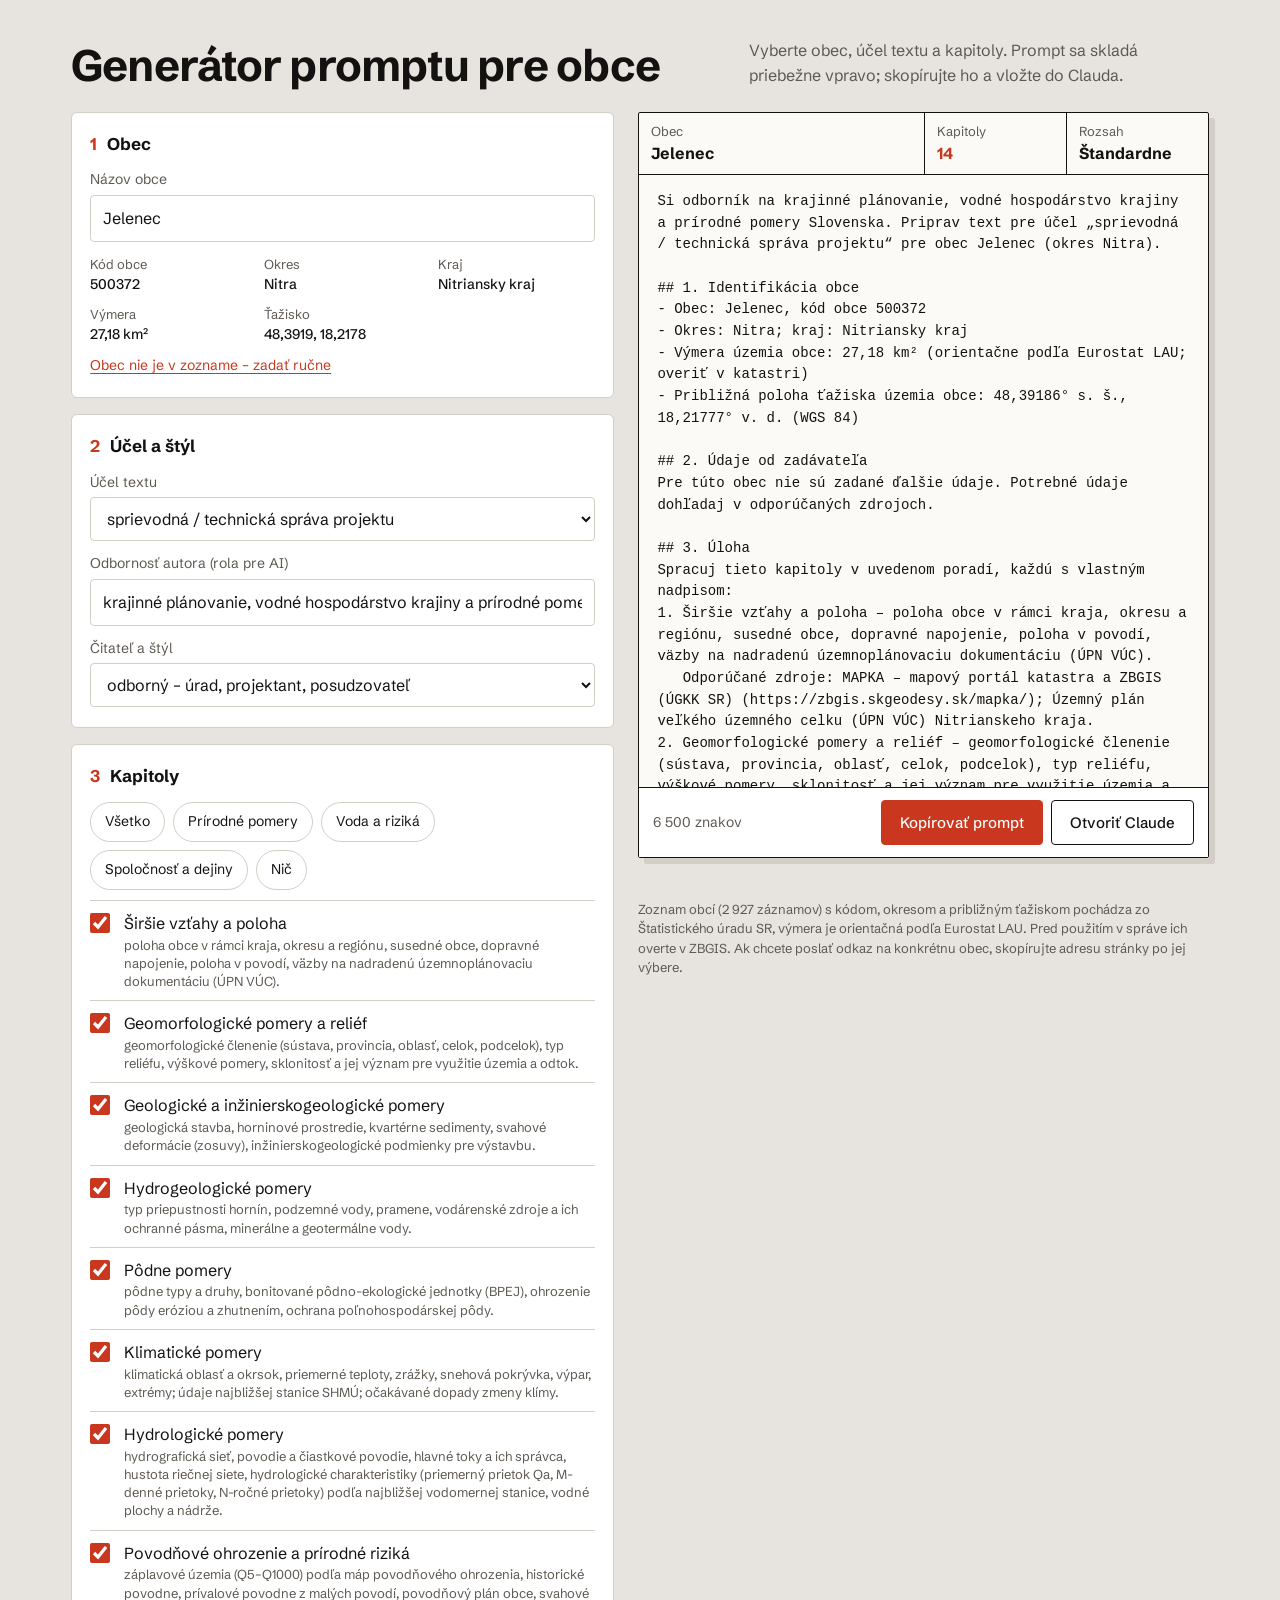
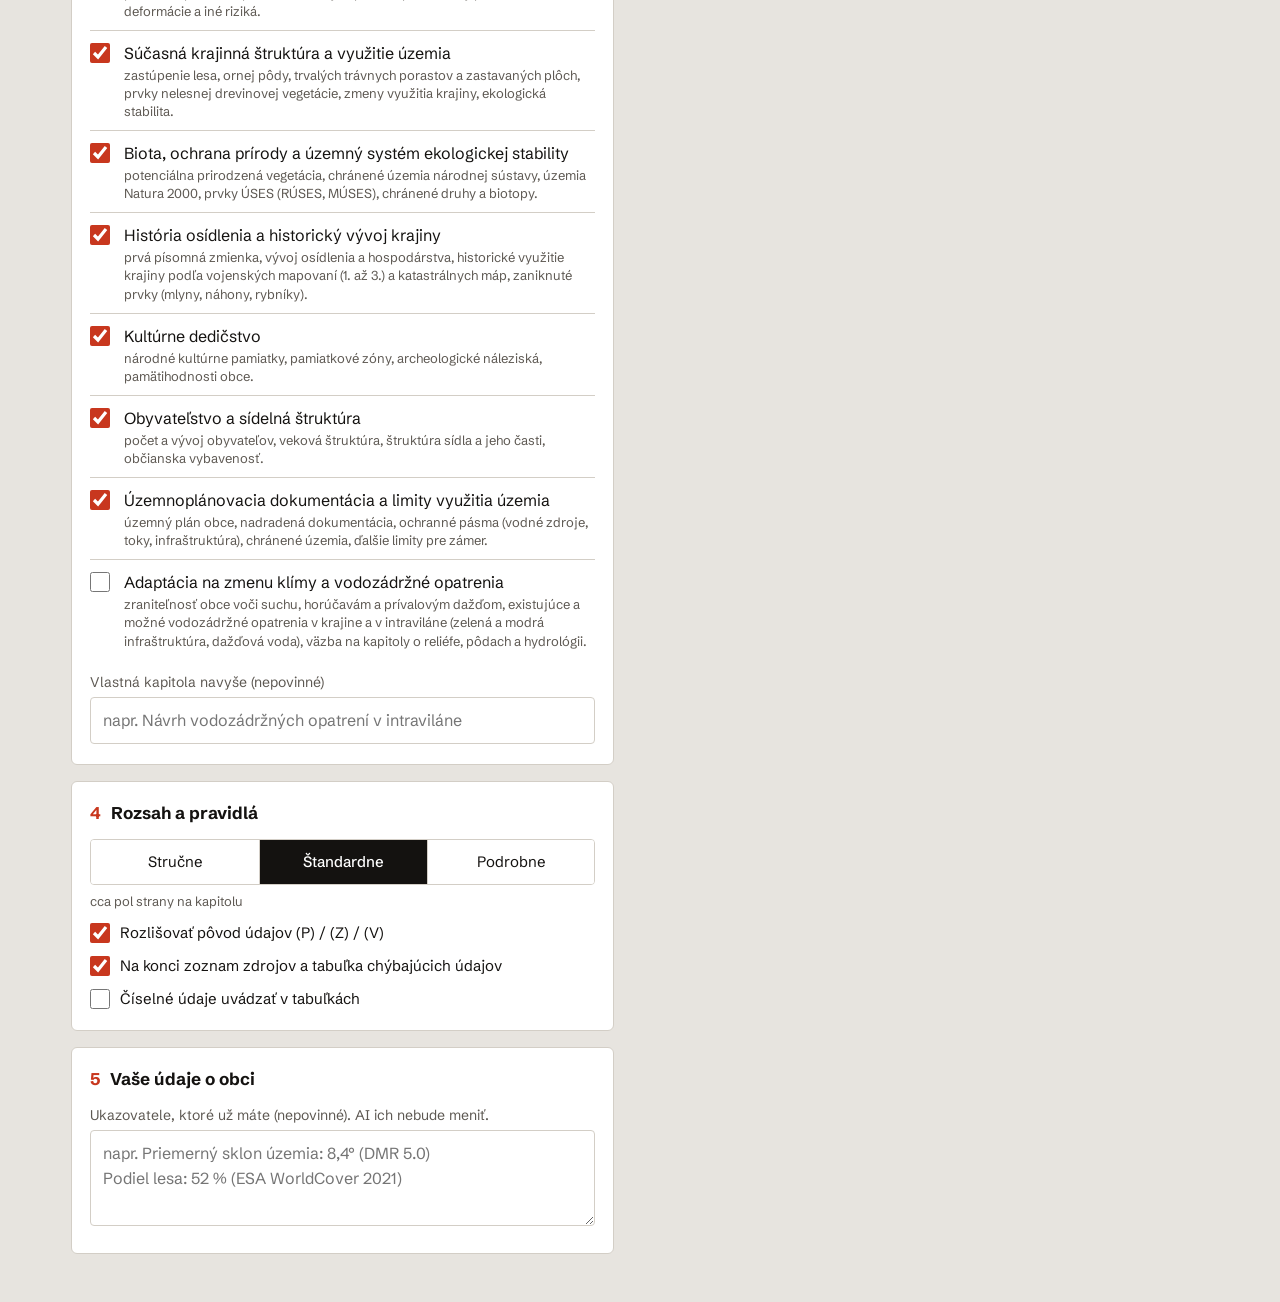
==== docs/generator/index.html @ 851f3935 "Pridať generátor promptu pre obce (docs/generator) Samostatná stránka na skladanie promptu pre texty" ====
<!DOCTYPE html>
<html lang="sk">
<head>
<meta charset="utf-8">
<meta name="viewport" content="width=device-width, initial-scale=1">
<title>Generátor promptu pre obce</title>
<link rel="preconnect" href="https://fonts.googleapis.com">
<link rel="preconnect" href="https://fonts.gstatic.com" crossorigin>
<link href="https://fonts.googleapis.com/css2?family=Schibsted+Grotesk:wght@400;500;700&display=swap" rel="stylesheet">
<style>
/* VOICE work: a tool for planners, calm and exact
   IDEA the zadávací list of a projekt: a ruled form on the left, the finished sheet with its title block on the right
   PICTURE the live prompt drawn as a paper sheet with a title block, updating as you choose
   COLOUR stone ground, white panels, black ink, brick accent; night #171513
   TYPE Schibsted Grotesk 700 + Schibsted Grotesk
   LAYOUT laptop: form column left, sticky sheet right; phone: title, form, sheet with a sticky copy bar */
:root{color-scheme:light dark;--bg:light-dark(#e7e4df,#171513);--panel:light-dark(#ffffff,#221f1c);--ink:light-dark(#141210,#ece8e2);--mute:light-dark(#5d5852,#a59f97);--rule:light-dark(#d3cec6,#3a3530);--acc:light-dark(#c8371e,#ef6a4f);--accbg:light-dark(#f7e3de,#3b221c);--sheet:light-dark(#fbfaf7,#1d1b18)}
:root[data-theme=light]{color-scheme:light}
:root[data-theme=dark]{color-scheme:dark}
*{box-sizing:border-box;min-width:0}
html,body{margin:0}
body{background:var(--bg);color:var(--ink);font:16px/1.55 "Schibsted Grotesk",system-ui,sans-serif;overflow-x:clip}
.wrap{max-width:1240px;margin:0 auto;padding:clamp(20px,3vw,40px) max(4vw,16px) 48px}
header{display:flex;flex-wrap:wrap;align-items:end;justify-content:space-between;gap:12px 32px;margin-bottom:24px}
h1{font-size:clamp(30px,4vw,44px);line-height:1.05;letter-spacing:-.02em;margin:0;text-wrap:balance}
header p{margin:0;color:var(--mute);max-width:46ch}
.grid{display:grid;grid-template-columns:minmax(0,1fr) minmax(0,1.05fr);gap:24px;align-items:start}
.form{display:grid;gap:16px}
.card{background:var(--panel);border:1px solid var(--rule);border-radius:6px;padding:18px 18px 20px}
.card h2{font-size:17px;margin:0 0 12px;display:flex;gap:10px;align-items:baseline}
.card h2 b{color:var(--acc);font-weight:700}
label.l{display:block;font-size:14px;color:var(--mute);margin:12px 0 4px}
input[type=text],select,textarea{width:100%;font:inherit;font-size:16px;color:var(--ink);background:var(--panel);border:1px solid var(--rule);border-radius:4px;padding:10px 12px;min-height:44px}
textarea{min-height:96px;resize:vertical}
input:focus-visible,select:focus-visible,textarea:focus-visible,button:focus-visible,a:focus-visible{outline:2px solid var(--acc);outline-offset:2px}
.search{position:relative}
.sugg{position:absolute;left:0;right:0;top:100%;z-index:5;margin:4px 0 0;padding:4px;list-style:none;background:var(--panel);border:1px solid var(--rule);border-radius:4px;box-shadow:0 8px 20px rgb(0 0 0/.12)}
.sugg li button{all:unset;box-sizing:border-box;display:flex;justify-content:space-between;gap:12px;width:100%;padding:10px;border-radius:3px;cursor:pointer;min-height:44px;align-items:center}
.sugg li button:hover,.sugg li button.on{background:var(--accbg)}
.sugg small{color:var(--mute);white-space:nowrap}
.picked{margin-top:12px;display:grid;grid-template-columns:repeat(auto-fit,minmax(9em,1fr));gap:8px 16px;font-size:14px}
.picked div span{display:block;color:var(--mute);font-size:13px}
.picked div b{font-weight:500;white-space:nowrap}
.manual{display:none;grid-template-columns:minmax(0,1fr) minmax(0,1fr);gap:0 12px}
.manual.on{display:grid}
.linkbtn{all:unset;cursor:pointer;color:var(--acc);font-size:14px;text-decoration:underline;text-underline-offset:3px;margin-top:10px;display:inline-block}
.chips{display:flex;flex-wrap:wrap;gap:8px;margin-bottom:10px}
.chip{font:inherit;font-size:14px;background:transparent;color:var(--ink);border:1px solid var(--rule);border-radius:20px;padding:8px 14px;min-height:40px;cursor:pointer}
.chip:hover{border-color:var(--acc)}
.chk{list-style:none;margin:0;padding:0;display:grid}
.chk li{border-top:1px solid var(--rule)}
.chk label{display:grid;grid-template-columns:24px minmax(0,1fr);gap:10px;padding:10px 0;cursor:pointer;align-items:start}
.chk input{width:20px;height:20px;margin:2px 0 0;accent-color:var(--acc)}
.chk small{display:block;color:var(--mute);font-size:13px;line-height:1.4}
.seg{display:grid;grid-template-columns:repeat(3,minmax(0,1fr));border:1px solid var(--rule);border-radius:4px;overflow:hidden}
.seg button{font:inherit;font-size:15px;background:var(--panel);color:var(--ink);border:0;border-left:1px solid var(--rule);padding:10px 6px;min-height:44px;cursor:pointer}
.seg button:first-child{border-left:0}
.seg button[aria-pressed=true]{background:var(--ink);color:var(--panel);font-weight:500}
.seg+small{display:block;color:var(--mute);font-size:13px;margin-top:6px}
.opt{display:flex;gap:10px;align-items:start;margin-top:10px;font-size:15px;cursor:pointer}
.opt input{width:20px;height:20px;margin:2px 0 0;accent-color:var(--acc);flex:none}
.out{position:sticky;top:16px}
.sheet{background:var(--sheet);border:1px solid var(--ink);border-radius:2px;box-shadow:6px 6px 0 var(--rule)}
.tb{display:grid;grid-template-columns:minmax(0,2fr) minmax(0,1fr) minmax(0,1fr);border-bottom:1px solid var(--ink);font-size:13px}
.tb div{padding:8px 12px;border-left:1px solid var(--ink)}
.tb div:first-child{border-left:0}
.tb span{display:block;color:var(--mute);font-size:13px}
.tb b{display:block;font-size:16px;font-weight:700;white-space:nowrap;overflow:hidden;text-overflow:ellipsis}
.tb .n b{color:var(--acc)}
pre{margin:0;padding:16px 18px;max-height:min(68vh,760px);overflow:auto;white-space:pre-wrap;overflow-wrap:anywhere;font:14px/1.55 ui-monospace,"SF Mono",Menlo,Consolas,monospace}
.bar{display:flex;flex-wrap:wrap;gap:10px;align-items:center;justify-content:space-between;padding:12px 14px;border-top:1px solid var(--ink);background:var(--panel)}
.bar .stat{font-size:14px;color:var(--mute)}
.btns{display:flex;flex-wrap:wrap;gap:8px}
.btn{font:inherit;font-size:15px;font-weight:500;border-radius:4px;padding:10px 18px;min-height:44px;cursor:pointer;border:1px solid var(--ink);background:var(--panel);color:var(--ink);text-decoration:none;display:inline-flex;align-items:center}
.btn.p{background:var(--acc);border-color:var(--acc);color:#fff}
.btn.p:hover{filter:brightness(1.08)}
.toast{font-size:14px;color:var(--acc);min-height:1.4em;margin:8px 2px 0}
.note{font-size:13px;color:var(--mute);margin-top:14px;line-height:1.5}
.note a{color:inherit}
@media(max-width:900px){.grid{grid-template-columns:minmax(0,1fr)}.out{position:static}pre{max-height:60vh}.bar{position:sticky;bottom:0;z-index:4}}
@media(max-width:480px){.manual{grid-template-columns:minmax(0,1fr)}.tb{grid-template-columns:minmax(0,1fr) minmax(0,1fr)}.tb div:first-child{grid-column:1/-1;border-bottom:1px solid var(--ink)}.tb div:nth-child(2){border-left:0}}
@media(prefers-reduced-motion:no-preference){.flash{animation:fl .6s ease-out}}
@keyframes fl{from{background:var(--accbg)}to{background:var(--sheet)}}
</style>
</head>
<body>
<div class="wrap">
<header>
<h1>Generátor promptu pre obce</h1>
<p>Vyberte obec, účel textu a kapitoly. Prompt sa skladá priebežne vpravo; skopírujte ho a vložte do Clauda.</p>
</header>
<div class="grid">
<form class="form" id="f" autocomplete="off">
<section class="card">
<h2><b>1</b> Obec</h2>
<div class="search">
<label class="l" for="q">Názov obce</label>
<input type="text" id="q" placeholder="napr. Jelenec" role="combobox" aria-expanded="false" aria-controls="sugg" aria-autocomplete="list">
<ul class="sugg" id="sugg" role="listbox" hidden></ul>
</div>
<div class="picked" id="picked"></div>
<button type="button" class="linkbtn" id="manBtn">Obec nie je v zozname – zadať ručne</button>
<div class="manual" id="manual">
<div><label class="l" for="mName">Názov obce</label><input type="text" id="mName"></div>
<div><label class="l" for="mOkres">Okres</label><input type="text" id="mOkres"></div>
<div><label class="l" for="mKraj">Kraj</label><select id="mKraj"></select></div>
<div><label class="l" for="mKod">Kód obce (nepovinné)</label><input type="text" id="mKod" inputmode="numeric"></div>
</div>
</section>
<section class="card">
<h2><b>2</b> Účel a štýl</h2>
<label class="l" for="ucel">Účel textu</label>
<select id="ucel"></select>
<div id="ucelVlastnyBox" hidden><label class="l" for="ucelVlastny">Vlastný účel</label><input type="text" id="ucelVlastny" placeholder="napr. podklad pre žiadosť o dotáciu na vodozádržné opatrenia"></div>
<label class="l" for="rola">Odbornosť autora (rola pre AI)</label>
<input type="text" id="rola">
<label class="l" for="citatel">Čitateľ a štýl</label>
<select id="citatel"></select>
</section>
<section class="card">
<h2><b>3</b> Kapitoly</h2>
<div class="chips" id="presets"></div>
<ul class="chk" id="kap"></ul>
<label class="l" for="vlastnaKap">Vlastná kapitola navyše (nepovinné)</label>
<input type="text" id="vlastnaKap" placeholder="napr. Návrh vodozádržných opatrení v intraviláne">
</section>
<section class="card">
<h2><b>4</b> Rozsah a pravidlá</h2>
<div class="seg" id="rozsah" role="group" aria-label="Rozsah"></div>
<small id="rozsahPopis"></small>
<label class="opt"><input type="checkbox" id="oPovod" checked> Rozlišovať pôvod údajov (P) / (Z) / (V)</label>
<label class="opt"><input type="checkbox" id="oZdroje" checked> Na konci zoznam zdrojov a tabuľka chýbajúcich údajov</label>
<label class="opt"><input type="checkbox" id="oTab"> Číselné údaje uvádzať v tabuľkách</label>
</section>
<section class="card">
<h2><b>5</b> Vaše údaje o obci</h2>
<label class="l" for="data">Ukazovatele, ktoré už máte (nepovinné). AI ich nebude meniť.</label>
<textarea id="data" placeholder="napr. Priemerný sklon územia: 8,4° (DMR 5.0)&#10;Podiel lesa: 52 % (ESA WorldCover 2021)"></textarea>
</section>
</form>
<aside class="out">
<div class="sheet">
<div class="tb">
<div><span>Obec</span><b id="tbObec">nevybraná</b></div>
<div class="n"><span>Kapitoly</span><b id="tbKap">0</b></div>
<div><span>Rozsah</span><b id="tbRoz">–</b></div>
</div>
<pre id="out" aria-live="polite"></pre>
<div class="bar">
<span class="stat" id="stat"></span>
<div class="btns">
<button type="button" class="btn p" id="copy">Kopírovať prompt</button>
<a class="btn" href="https://claude.ai/new">Otvoriť Claude</a>
</div>
</div>
</div>
<p class="toast" id="toast" role="status"></p>
<p class="note">Zoznam obcí (2 927 záznamov) s kódom, okresom a približným ťažiskom pochádza zo Štatistického úradu SR, výmera je orientačná podľa Eurostat LAU. Pred použitím v správe ich overte v ZBGIS. Ak chcete poslať odkaz na konkrétnu obec, skopírujte adresu stránky po jej výbere.</p>
</aside>
</div>
</div>
<script>
{
const KRAJE={1:['Bratislavský kraj','Bratislavského kraja'],2:['Trnavský kraj','Trnavského kraja'],3:['Trenčiansky kraj','Trenčianskeho kraja'],4:['Nitriansky kraj','Nitrianskeho kraja'],5:['Žilinský kraj','Žilinského kraja'],6:['Banskobystrický kraj','Banskobystrického kraja'],7:['Prešovský kraj','Prešovského kraja'],8:['Košický kraj','Košického kraja']};
const UCELY=['sprievodná / technická správa projektu','prieskumy a rozbory pre územný plán obce','podklad pre žiadosť o dotáciu','štúdia vodozádržných a adaptačných opatrení','záverečná (bakalárska / diplomová) práca','informačný text pre obyvateľov a web obce','Iný…'];
const CITATELIA=[['odb','odborný – úrad, projektant, posudzovateľ','Píš po slovensky, vecným odborným štýlom vhodným pre tento účel.'],['aka','akademický – záverečná práca','Píš po slovensky, akademickým štýlom s presnou terminológiou a odkazmi na literatúru.'],['pop','populárno-náučný – verejnosť','Píš po slovensky, zrozumiteľne pre laickú verejnosť, odborné pojmy stručne vysvetli.']];
const ROZSAH=[['strucne','Stručne','cca 1 odsek na kapitolu'],['std','Štandardne','cca pol strany na kapitolu'],['podrobne','Podrobne','cca 1–2 strany na kapitolu']];
const KAP=[
['Širšie vzťahy a poloha','poloha obce v rámci kraja, okresu a regiónu, susedné obce, dopravné napojenie, poloha v povodí, väzby na nadradenú územnoplánovaciu dokumentáciu (ÚPN VÚC).',k=>`MAPKA – mapový portál katastra a ZBGIS (ÚGKK SR) (https://zbgis.skgeodesy.sk/mapka/); Územný plán veľkého územného celku (ÚPN VÚC) ${k}.`,'p'],
['Geomorfologické pomery a reliéf','geomorfologické členenie (sústava, provincia, oblasť, celok, podcelok), typ reliéfu, výškové pomery, sklonitosť a jej význam pre využitie územia a odtok.',()=>'ŠGÚDŠ – Geomorfologické členenie Slovenska 1 : 50 000 (Kočický, Ivanič 2011) a ďalšie mapy (https://www.geology.sk/maps-and-data/); Digitálny model reliéfu DMR 5.0 / DMR 3.5 (ÚGKK SR, GKÚ).','pv'],
['Geologické a inžinierskogeologické pomery','geologická stavba, horninové prostredie, kvartérne sedimenty, svahové deformácie (zosuvy), inžinierskogeologické podmienky pre výstavbu.',()=>'ŠGÚDŠ – Geologická mapa SR 1 : 50 000, mapy svahových deformácií a ďalšie mapy (https://www.geology.sk/maps-and-data/).','p'],
['Hydrogeologické pomery','typ priepustnosti hornín, podzemné vody, pramene, vodárenské zdroje a ich ochranné pásma, minerálne a geotermálne vody.',()=>'ŠGÚDŠ – Hydrogeologická mapa SR 1 : 50 000 a 1 : 200 000 (https://www.geology.sk/maps-and-data/).','pv'],
['Pôdne pomery','pôdne typy a druhy, bonitované pôdno-ekologické jednotky (BPEJ), ohrozenie pôdy eróziou a zhutnením, ochrana poľnohospodárskej pôdy.',()=>'NPPC – Výskumný ústav pôdoznalectva a ochrany pôdy (BPEJ, pôdne mapy); ŠGÚDŠ – Geochemický atlas SR, časť V: Pôdy (http://app.geology.sk/atlaspody).','pv'],
['Klimatické pomery','klimatická oblasť a okrsok, priemerné teploty, zrážky, snehová pokrývka, výpar, extrémy; údaje najbližšej stanice SHMÚ; očakávané dopady zmeny klímy.',()=>'Slovenský hydrometeorologický ústav (SHMÚ) (https://www.shmu.sk); SHMÚ – otvorené údaje (CC BY 4.0) (https://opendata.shmu.sk); ŠGÚDŠ – Klimaticko-geografické typy (https://www.geology.sk/maps-and-data/).','pv'],
['Hydrologické pomery','hydrografická sieť, povodie a čiastkové povodie, hlavné toky a ich správca, hustota riečnej siete, hydrologické charakteristiky (priemerný prietok Qa, M-denné prietoky, N-ročné prietoky) podľa najbližšej vodomernej stanice, vodné plochy a nádrže.',()=>'SHMÚ – vodomerné stanice (https://www.shmu.sk/sk/?page=1&id=hydro_vod_all); SHMÚ – Hydrologická ročenka; Vodné toky ZBGIS (ÚGKK SR, GKÚ) (https://zbgis.skgeodesy.sk/mapka/).','pv'],
['Povodňové ohrozenie a prírodné riziká','záplavové územia (Q5–Q1000) podľa máp povodňového ohrozenia, historické povodne, prívalové povodne z malých povodí, povodňový plán obce, svahové deformácie a iné riziká.',()=>'SVP, š. p. – Mapy povodňového ohrozenia a mapy povodňového rizika (https://mpompr.svp.sk); Povodňový plán záchranných prác obce.','pv'],
['Súčasná krajinná štruktúra a využitie územia','zastúpenie lesa, ornej pôdy, trvalých trávnych porastov a zastavaných plôch, prvky nelesnej drevinovej vegetácie, zmeny využitia krajiny, ekologická stabilita.',()=>'ESA WorldCover 2021 (10 m, CC BY 4.0) (https://worldcover2021.esa.int); LPIS a kataster nehnuteľností – vrstvy v aplikácii MAPKA (https://zbgis.skgeodesy.sk/mapka/); ŠÚ SR DATAcube – výmera podľa druhov pozemkov (https://datacube.statistics.sk).','p'],
['Biota, ochrana prírody a územný systém ekologickej stability','potenciálna prirodzená vegetácia, chránené územia národnej sústavy, územia Natura 2000, prvky ÚSES (RÚSES, MÚSES), chránené druhy a biotopy.',()=>'Štátna ochrana prírody SR (ŠOP SR) – mapy chránených území a Natura 2000; Enviroportál (MŽP SR) (https://www.enviroportal.sk).','p'],
['História osídlenia a historický vývoj krajiny','prvá písomná zmienka, vývoj osídlenia a hospodárstva, historické využitie krajiny podľa vojenských mapovaní (1. až 3.) a katastrálnych máp, zaniknuté prvky (mlyny, náhony, rybníky).',()=>'Mapire – historické mapy Habsburskej monarchie (https://mapire.eu); Arcanum Maps – historické mapy (https://maps.arcanum.com/sk/); Vlastivedný slovník obcí na Slovensku (VEDA, 1977–1978).','s'],
['Kultúrne dedičstvo','národné kultúrne pamiatky, pamiatkové zóny, archeologické náleziská, pamätihodnosti obce.',()=>'Pamiatkový úrad SR – Ústredný zoznam pamiatkového fondu.','s'],
['Obyvateľstvo a sídelná štruktúra','počet a vývoj obyvateľov, veková štruktúra, štruktúra sídla a jeho časti, občianska vybavenosť.',()=>'Štatistický úrad SR – DATAcube (https://datacube.statistics.sk); Sčítanie obyvateľov, domov a bytov 2021 (ŠÚ SR).','s'],
['Územnoplánovacia dokumentácia a limity využitia územia','územný plán obce, nadradená dokumentácia, ochranné pásma (vodné zdroje, toky, infraštruktúra), chránené územia, ďalšie limity pre zámer.',k=>`Územný plán obce (web obce alebo obecný úrad); Územný plán VÚC ${k}.`,'v'],
['Adaptácia na zmenu klímy a vodozádržné opatrenia','zraniteľnosť obce voči suchu, horúčavám a prívalovým dažďom, existujúce a možné vodozádržné opatrenia v krajine a v intraviláne (zelená a modrá infraštruktúra, dažďová voda), väzba na kapitoly o reliéfe, pôdach a hydrológii.',()=>'MŽP SR – Stratégia adaptácie SR na zmenu klímy a Akčný plán (https://www.minzp.sk); SHMÚ – klimatické scenáre (https://www.shmu.sk); Enviroportál (https://www.enviroportal.sk).','v']
];
const DEF=new Set([0,1,2,3,4,5,6,7,8,9,10,11,12,13]);
const PRESETS=[['Všetko',()=>KAP.map((_,i)=>i)],['Prírodné pomery',()=>KAP.map((k,i)=>k[3].includes('p')?i:-1).filter(i=>i>=0)],['Voda a riziká',()=>KAP.map((k,i)=>k[3].includes('v')?i:-1).filter(i=>i>=0)],['Spoločnosť a dejiny',()=>KAP.map((k,i)=>k[3].includes('s')?i:-1).filter(i=>i>=0)],['Nič',()=>[]]];
const $=id=>document.getElementById(id);
const norm=s=>s.normalize('NFD').replace(/[̀-ͯ]/g,'').toLowerCase();
const fmt=(n,d)=>n==null?'':n.toLocaleString('sk-SK',{minimumFractionDigits:d,maximumFractionDigits:d});
let OBCE=[],sel=null,manualOn=false,roz='std',active=-1,hits=[];
const store={get(){try{return JSON.parse(localStorage.getItem('genPrompt')||'{}')}catch(e){return{}}},set(v){try{localStorage.setItem('genPrompt',JSON.stringify(v))}catch(e){}}};
$('ucel').innerHTML=UCELY.map(u=>`<option>${u}</option>`).join('');
$('citatel').innerHTML=CITATELIA.map(c=>`<option value="${c[0]}">${c[1]}</option>`).join('');
$('mKraj').innerHTML=Object.values(KRAJE).map(k=>`<option>${k[0]}</option>`).join('');
$('rozsah').innerHTML=ROZSAH.map(r=>`<button type="button" data-r="${r[0]}" aria-pressed="false">${r[1]}</button>`).join('');
$('presets').innerHTML=PRESETS.map((p,i)=>`<button type="button" class="chip" data-p="${i}">${p[0]}</button>`).join('');
$('kap').innerHTML=KAP.map((k,i)=>`<li><label><input type="checkbox" data-k="${i}"><span>${k[0]}<small>${k[1]}</small></span></label></li>`).join('');
$('rola').value='krajinné plánovanie, vodné hospodárstvo krajiny a prírodné pomery Slovenska';
const st=store.get();
if(st.ucel!=null)$('ucel').value=st.ucel;
if(st.ucelV)$('ucelVlastny').value=st.ucelV;
if(st.rola)$('rola').value=st.rola;
if(st.cit)$('citatel').value=st.cit;
if(st.roz)roz=st.roz;
if(st.vk)$('vlastnaKap').value=st.vk;
if(st.oPovod!=null)$('oPovod').checked=st.oPovod;
if(st.oZdroje!=null)$('oZdroje').checked=st.oZdroje;
if(st.oTab!=null)$('oTab').checked=st.oTab;
const kapSet=new Set(Array.isArray(st.kap)?st.kap:[...DEF]);
document.querySelectorAll('#kap input').forEach(c=>c.checked=kapSet.has(+c.dataset.k));
function obecInfo(){
if(manualOn){const n=$('mName').value.trim();if(!n)return null;const kraj=$('mKraj').value;const kg=Object.values(KRAJE).find(k=>k[0]===kraj);return{name:n,kod:$('mKod').value.trim(),okres:$('mOkres').value.trim(),kraj,krajG:kg?kg[1]:kraj,lat:null,lon:null,area:null}}
if(!sel)return null;const k=KRAJE[String(sel[2])[0]]||['',''];return{name:sel[0],kod:sel[1],okres:sel[3],kraj:k[0],krajG:k[1],lat:sel[4],lon:sel[5],area:sel[6]};
}
function build(){
const o=obecInfo();
const ucel=$('ucel').value==='Iný…'?($('ucelVlastny').value.trim()||'[doplňte účel]'):$('ucel').value;
const cit=CITATELIA.find(c=>c[0]===$('citatel').value)||CITATELIA[0];
const rz=ROZSAH.find(r=>r[0]===roz);
const chosen=[...document.querySelectorAll('#kap input')].filter(c=>c.checked).map(c=>+c.dataset.k);
const vk=$('vlastnaKap').value.trim();
const data=$('data').value.trim();
const name=o?o.name:'[názov obce]';
const okres=o&&o.okres?o.okres:'[okres]';
const krajG=o&&o.krajG?o.krajG:'príslušného kraja';
const L=[];
L.push(`Si odborník na ${$('rola').value.trim()||'krajinné plánovanie a prírodné pomery Slovenska'}. Priprav text pre účel „${ucel}“ pre obec ${name} (okres ${okres}).`,'');
L.push('## 1. Identifikácia obce');
if(o){L.push(`- Obec: ${o.name}${o.kod?`, kód obce ${o.kod}`:''}`);L.push(`- Okres: ${okres}; kraj: ${o.kraj||'[kraj]'}`);if(o.area!=null)L.push(`- Výmera územia obce: ${fmt(o.area,2)} km² (orientačne podľa Eurostat LAU; overiť v katastri)`);if(o.lat!=null)L.push(`- Približná poloha ťažiska územia obce: ${fmt(o.lat,5)}° s. š., ${fmt(o.lon,5)}° v. d. (WGS 84)`);}
else L.push('- Obec: [vyberte obec]');
L.push('','## 2. Údaje od zadávateľa');
L.push(data?data:'Pre túto obec nie sú zadané ďalšie údaje. Potrebné údaje dohľadaj v odporúčaných zdrojoch.');
L.push('','## 3. Úloha');
const items=chosen.map(i=>[KAP[i][0],KAP[i][1],KAP[i][2](krajG)]);
if(vk)items.push([vk,'spracuj podľa účelu textu a nadväzne na predchádzajúce kapitoly.','podľa povahy kapitoly; uveď použité zdroje.']);
if(items.length){L.push('Spracuj tieto kapitoly v uvedenom poradí, každú s vlastným nadpisom:');items.forEach((k,i)=>{L.push(`${i+1}. ${k[0]} – ${k[1]}`);L.push(`   Odporúčané zdroje: ${k[2]}`)});}
else L.push('[vyberte aspoň jednu kapitolu]');
L.push(`Rozsah: ${rz[1].toLowerCase()} (${rz[2]}).`);
L.push('','## 4. Pravidlá');
const R=[cit[2],'Nevymýšľaj čísla, názvy, roky ani citácie. Ak údaj nepoznáš s istotou alebo ho nevieš overiť v zdroji, napíš [OVERIŤ] a uveď, kde ho získať.','Ak máš prístup na web, vyhľadaj údaje v odporúčaných zdrojoch a pri každom údaji uveď konkrétny zdroj (inštitúcia, dielo alebo URL). Ak prístup na web nemáš, uveď to na začiatku odpovede.'];
if($('oPovod').checked)R.push('Pri údajoch rozlišuj pôvod: (P) údaj zadaný vyššie v častiach 1 a 2, (Z) údaj dohľadaný v konkrétnom zdroji, (V) všeobecná odborná znalosť bez konkrétneho zdroja.');
R.push('Údaje zadané vyššie nemeň. Ak nájdeš rozpor s iným zdrojom, uveď obe hodnoty a možný dôvod rozdielu (iný zdroj, mierka, rok, metodika).');
if($('oTab').checked)R.push('Číselné údaje (výmery, teploty, prietoky, počty obyvateľov) uvádzaj prehľadne v tabuľkách s jednotkami a zdrojom.');
if($('oZdroje').checked)R.push('Na konci uveď zoznam použitých zdrojov a tabuľku chýbajúcich alebo neoverených údajov (údaj – kde ho získať – poznámka).');
R.forEach((r,i)=>L.push(`${i+1}. ${r}`));
const text=L.join('\n');
const out=$('out');out.textContent=text;out.classList.remove('flash');void out.offsetWidth;out.classList.add('flash');
$('tbObec').textContent=o?o.name:'nevybraná';$('tbKap').textContent=items.length;$('tbRoz').textContent=rz[1];
$('stat').textContent=`${fmt(text.length,0)} znakov`;
$('rozsahPopis').textContent=rz[2];
document.querySelectorAll('#rozsah button').forEach(b=>b.setAttribute('aria-pressed',b.dataset.r===roz));
$('ucelVlastnyBox').hidden=$('ucel').value!=='Iný…';
store.set({ucel:$('ucel').value,ucelV:$('ucelVlastny').value,rola:$('rola').value,cit:$('citatel').value,roz,vk,kap:chosen,oPovod:$('oPovod').checked,oZdroje:$('oZdroje').checked,oTab:$('oTab').checked});
return text;
}
function showPicked(){
const o=obecInfo();
if(!sel||manualOn){$('picked').innerHTML='';return}
$('picked').innerHTML=[['Kód obce',o.kod],['Okres',o.okres],['Kraj',o.kraj],['Výmera',o.area!=null?fmt(o.area,2)+' km²':'–'],['Ťažisko',`${fmt(o.lat,4)}, ${fmt(o.lon,4)}`]].map(x=>`<div><span>${x[0]}</span><b>${x[1]}</b></div>`).join('');
}
function pick(r){sel=r;$('q').value=r[0];closeSugg();showPicked();build();try{history.replaceState(null,'','#obec-'+r[1])}catch(e){}}
function closeSugg(){$('sugg').hidden=true;$('q').setAttribute('aria-expanded','false');active=-1}
function renderSugg(){
const q=norm($('q').value.trim());
if(!q||!OBCE.length){closeSugg();return}
const a=[],b=[];for(const r of OBCE){const n=r._n;if(n.startsWith(q))a.push(r);else if(n.includes(q))b.push(r);if(a.length>=8)break}
hits=a.concat(b).slice(0,8);
if(!hits.length){$('sugg').innerHTML='<li><button type="button" disabled>Nič sa nenašlo – skúste zadať obec ručne</button></li>';}
else $('sugg').innerHTML=hits.map((r,i)=>`<li><button type="button" role="option" data-i="${i}" class="${i===active?'on':''}">${r[0]}<small>okres ${r[3]}</small></button></li>`).join('');
$('sugg').hidden=false;$('q').setAttribute('aria-expanded','true');
}
$('q').addEventListener('input',()=>{active=-1;renderSugg()});
$('q').addEventListener('keydown',e=>{
if($('sugg').hidden)return;
if(e.key==='ArrowDown'){active=Math.min(active+1,hits.length-1);renderSugg();e.preventDefault()}
else if(e.key==='ArrowUp'){active=Math.max(active-1,0);renderSugg();e.preventDefault()}
else if(e.key==='Enter'){if(hits[active<0?0:active])pick(hits[active<0?0:active]);e.preventDefault()}
else if(e.key==='Escape')closeSugg();
});
$('sugg').addEventListener('mousedown',e=>e.preventDefault());
$('sugg').addEventListener('click',e=>{const b=e.target.closest('button[data-i]');if(b)pick(hits[+b.dataset.i])});
$('q').addEventListener('blur',()=>setTimeout(closeSugg,120));
$('manBtn').addEventListener('click',()=>{manualOn=!manualOn;$('manual').classList.toggle('on',manualOn);$('manBtn').textContent=manualOn?'Späť na výber zo zoznamu':'Obec nie je v zozname – zadať ručne';$('q').disabled=manualOn;showPicked();build()});
$('rozsah').addEventListener('click',e=>{const b=e.target.closest('button');if(b){roz=b.dataset.r;build()}});
$('presets').addEventListener('click',e=>{const b=e.target.closest('button');if(!b)return;const s=new Set(PRESETS[+b.dataset.p][1]());document.querySelectorAll('#kap input').forEach(c=>c.checked=s.has(+c.dataset.k));build()});
$('f').addEventListener('input',e=>{if(e.target.id!=='q')build()});
$('f').addEventListener('change',()=>build());
$('f').addEventListener('submit',e=>e.preventDefault());
$('copy').addEventListener('click',async()=>{
const t=build();let ok=false;
try{await navigator.clipboard.writeText(t);ok=true}catch(e){}
if(!ok){const r=document.createRange();r.selectNodeContents($('out'));const s=getSelection();s.removeAllRanges();s.addRange(r);try{ok=document.execCommand('copy')}catch(e){}}
$('toast').textContent=ok?'Prompt je skopírovaný. Vložte ho do novej konverzácie v Claude.':'Kopírovanie zlyhalo – text je označený, skopírujte ho klávesmi Ctrl+C.';
});
build();
fetch('obce.json').then(r=>r.json()).then(d=>{
OBCE=d;for(const r of OBCE)r._n=norm(r[0]);
const m=/^#obec-(\d+)$/.exec(location.hash);
const r=m?OBCE.find(x=>String(x[1])===m[1]):OBCE.find(x=>x[0]==='Jelenec');
if(r)pick(r);
}).catch(()=>{$('toast').textContent='Zoznam obcí sa nepodarilo načítať – zadajte obec ručne.';manualOn=true;$('manual').classList.add('on');$('q').disabled=true;build()});
window.addEventListener('hashchange',()=>{const m=/^#obec-(\d+)$/.exec(location.hash);if(m){const r=OBCE.find(x=>String(x[1])===m[1]);if(r&&r!==sel)pick(r)}});
}
</script>
</body>
</html>
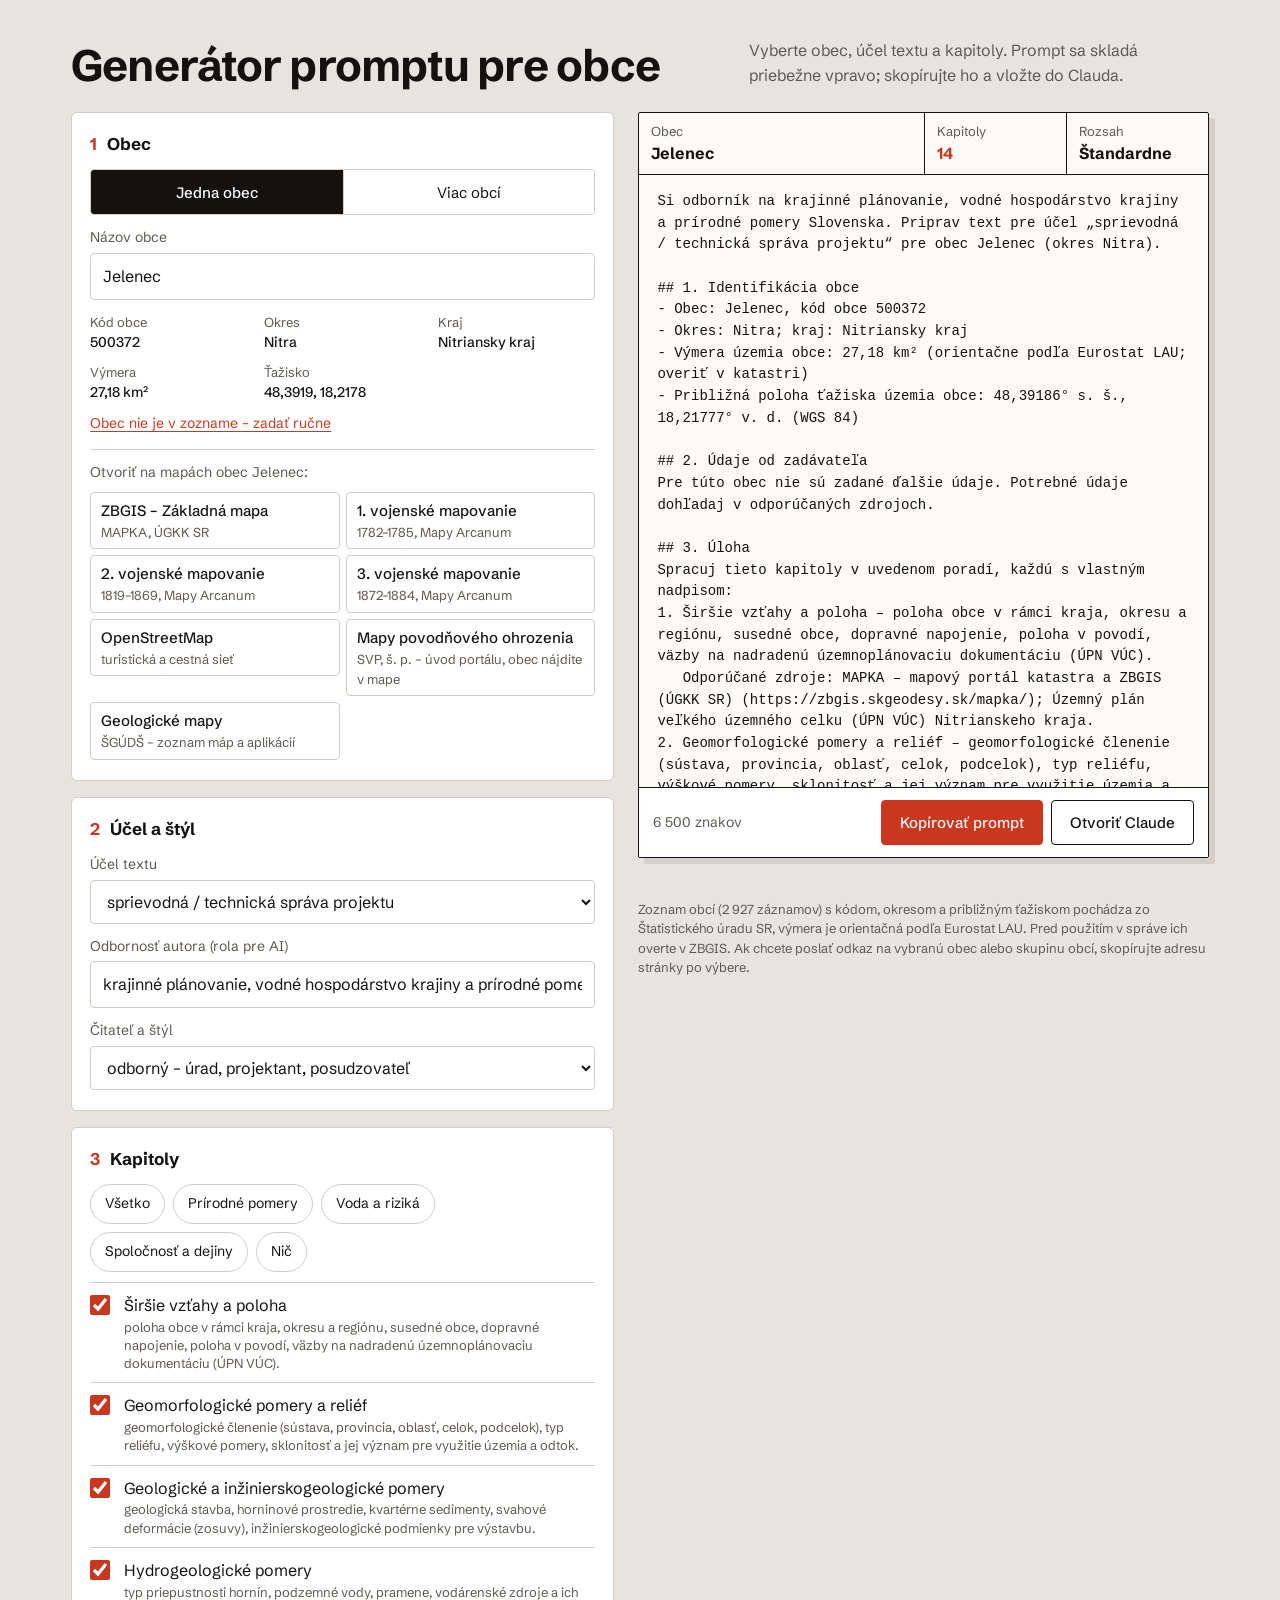
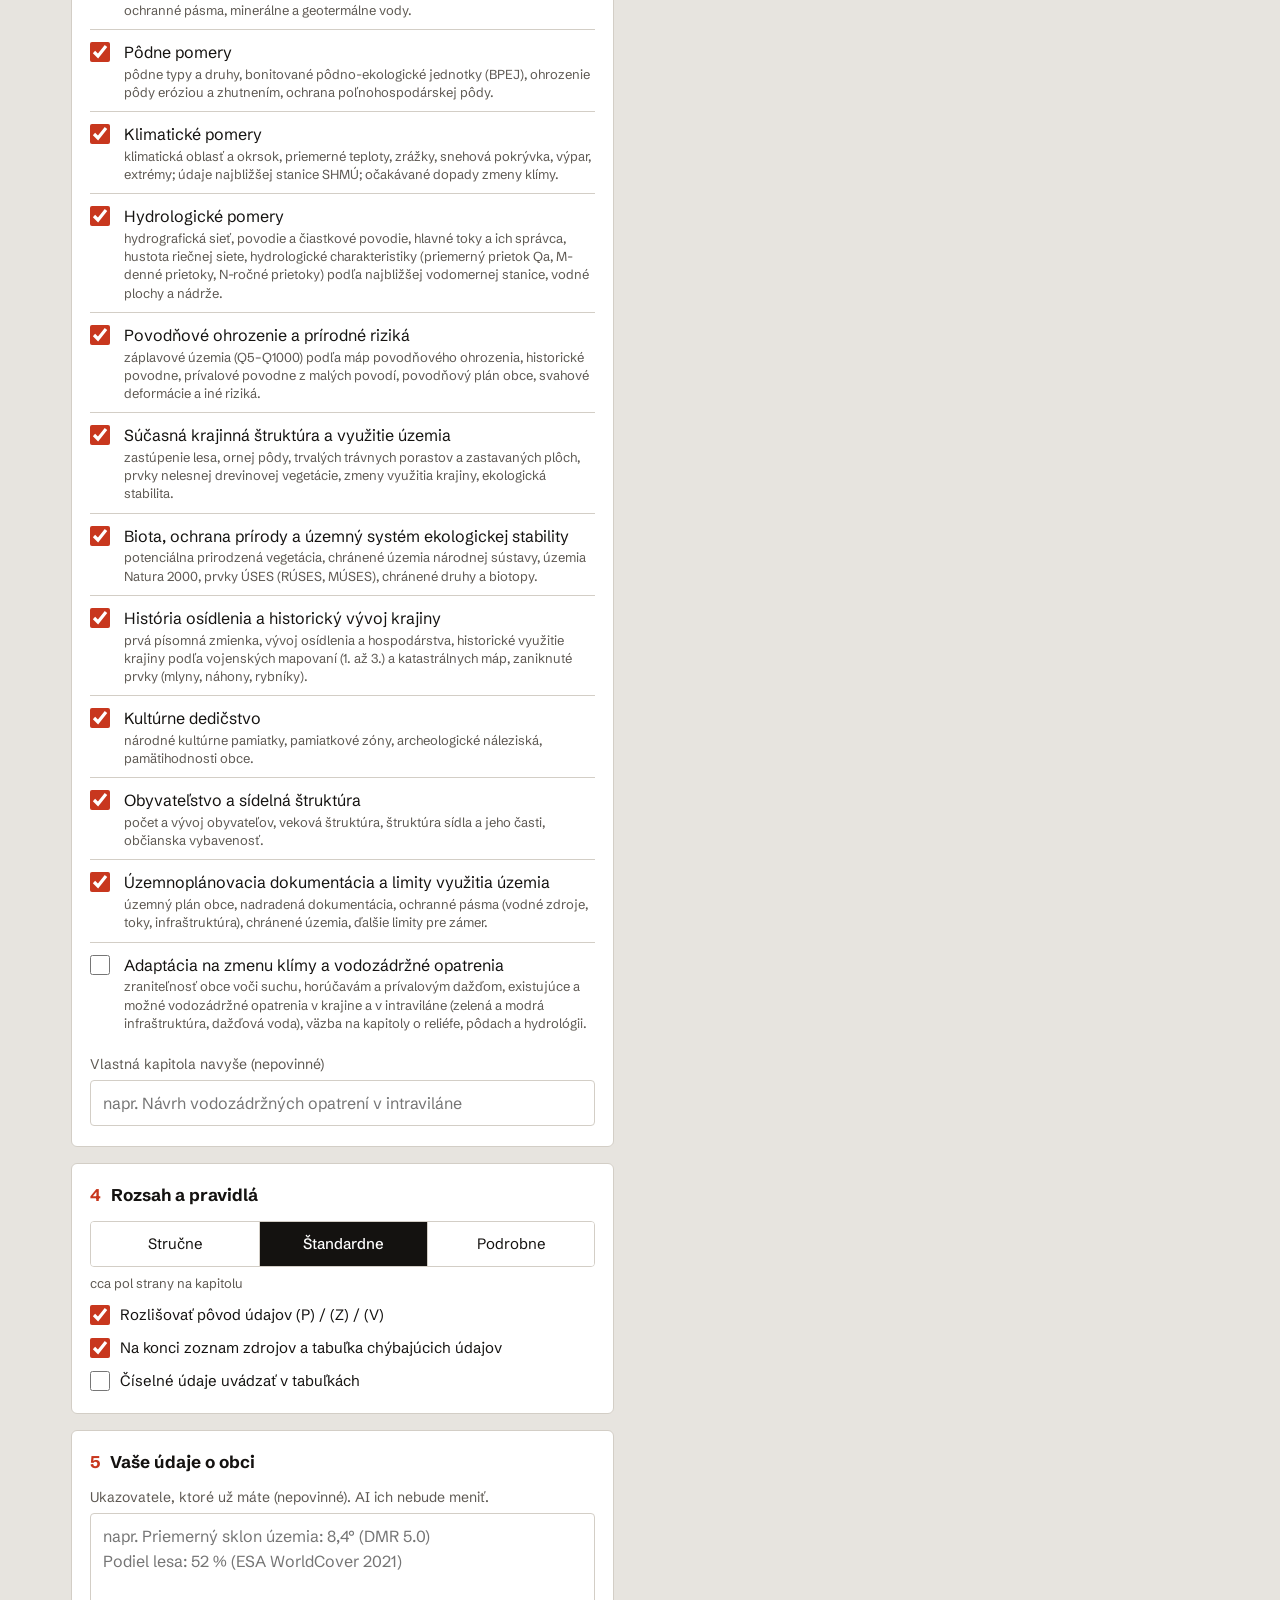
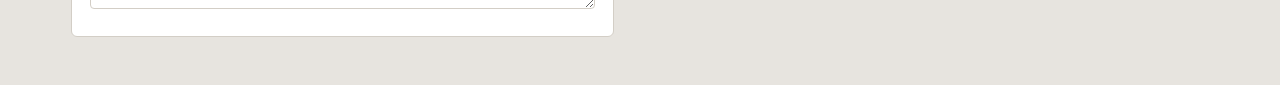
==== commit d78371bd: "Generátor: odkazy na mapy, viac obcí naraz, GoatCounter - odkazy na ZBGIS, 1.–3. vojenské mapovanie " ====
--- a/docs/generator/index.html
+++ b/docs/generator/index.html
@@ -18,6 +18,7 @@
 :root[data-theme=light]{color-scheme:light}
 :root[data-theme=dark]{color-scheme:dark}
 *{box-sizing:border-box;min-width:0}
+[hidden]{display:none!important}
 html,body{margin:0}
 body{background:var(--bg);color:var(--ink);font:16px/1.55 "Schibsted Grotesk",system-ui,sans-serif;overflow-x:clip}
 .wrap{max-width:1240px;margin:0 auto;padding:clamp(20px,3vw,40px) max(4vw,16px) 48px}
@@ -57,6 +58,23 @@
 .seg button:first-child{border-left:0}
 .seg button[aria-pressed=true]{background:var(--ink);color:var(--panel);font-weight:500}
 .seg+small{display:block;color:var(--mute);font-size:13px;margin-top:6px}
+.seg.two{grid-template-columns:repeat(2,minmax(0,1fr));margin-bottom:4px}
+.tags{display:flex;flex-wrap:wrap;gap:6px;margin-top:12px;list-style:none;padding:0}
+.tags:empty{display:none}
+.tag{display:inline-flex;align-items:center;gap:2px;background:var(--accbg);border-radius:20px;padding:2px 2px 2px 12px;font-size:14px}
+.tag button{all:unset;cursor:pointer;width:32px;height:32px;display:grid;place-items:center;border-radius:50%;font-size:18px;line-height:1}
+.tag button:hover{background:var(--rule)}
+.tag button:focus-visible{outline:2px solid var(--acc)}
+.acts{display:flex;flex-wrap:wrap;gap:4px 16px}
+.warn{font-size:14px;color:var(--acc);margin:8px 0 0}
+.warn:empty{display:none}
+.maps{margin-top:14px;padding-top:12px;border-top:1px solid var(--rule)}
+.maps p{margin:0 0 8px;font-size:14px;color:var(--mute)}
+.maps ul{list-style:none;margin:0;padding:0;display:grid;grid-template-columns:repeat(auto-fill,minmax(13em,1fr));gap:6px}
+.maps a{display:flex;flex-direction:column;justify-content:center;min-height:44px;padding:6px 10px;border:1px solid var(--rule);border-radius:4px;color:var(--ink);text-decoration:none;font-size:15px;font-weight:500}
+.maps a:hover{border-color:var(--acc)}
+.maps a small{font-weight:400;font-size:13px;color:var(--mute)}
+.maps:empty{display:none}
 .opt{display:flex;gap:10px;align-items:start;margin-top:10px;font-size:15px;cursor:pointer}
 .opt input{width:20px;height:20px;margin:2px 0 0;accent-color:var(--acc);flex:none}
 .out{position:sticky;top:16px}
@@ -93,19 +111,27 @@
 <form class="form" id="f" autocomplete="off">
 <section class="card">
 <h2><b>1</b> Obec</h2>
+<div class="seg two" id="mode" role="group" aria-label="Počet obcí"><button type="button" data-m="one" aria-pressed="true">Jedna obec</button><button type="button" data-m="many" aria-pressed="false">Viac obcí</button></div>
 <div class="search">
-<label class="l" for="q">Názov obce</label>
+<label class="l" for="q" id="qLabel">Názov obce</label>
 <input type="text" id="q" placeholder="napr. Jelenec" role="combobox" aria-expanded="false" aria-controls="sugg" aria-autocomplete="list">
 <ul class="sugg" id="sugg" role="listbox" hidden></ul>
 </div>
+<ul class="tags" id="tags" aria-label="Vybrané obce"></ul>
+<p class="warn" id="warn"></p>
 <div class="picked" id="picked"></div>
+<div class="acts">
+<button type="button" class="linkbtn" id="okresBtn" hidden></button>
+<button type="button" class="linkbtn" id="clearBtn" hidden>Vymazať výber</button>
 <button type="button" class="linkbtn" id="manBtn">Obec nie je v zozname – zadať ručne</button>
+</div>
 <div class="manual" id="manual">
 <div><label class="l" for="mName">Názov obce</label><input type="text" id="mName"></div>
 <div><label class="l" for="mOkres">Okres</label><input type="text" id="mOkres"></div>
 <div><label class="l" for="mKraj">Kraj</label><select id="mKraj"></select></div>
 <div><label class="l" for="mKod">Kód obce (nepovinné)</label><input type="text" id="mKod" inputmode="numeric"></div>
 </div>
+<div class="maps" id="maps"></div>
 </section>
 <section class="card">
 <h2><b>2</b> Účel a štýl</h2>
@@ -131,6 +157,7 @@
 <label class="opt"><input type="checkbox" id="oPovod" checked> Rozlišovať pôvod údajov (P) / (Z) / (V)</label>
 <label class="opt"><input type="checkbox" id="oZdroje" checked> Na konci zoznam zdrojov a tabuľka chýbajúcich údajov</label>
 <label class="opt"><input type="checkbox" id="oTab"> Číselné údaje uvádzať v tabuľkách</label>
+<label class="opt" id="porBox" hidden><input type="checkbox" id="oPor" checked> Pri viacerých obciach pridať porovnávaciu tabuľku obcí</label>
 </section>
 <section class="card">
 <h2><b>5</b> Vaše údaje o obci</h2>
@@ -155,7 +182,8 @@
 </div>
 </div>
 <p class="toast" id="toast" role="status"></p>
-<p class="note">Zoznam obcí (2 927 záznamov) s kódom, okresom a približným ťažiskom pochádza zo Štatistického úradu SR, výmera je orientačná podľa Eurostat LAU. Pred použitím v správe ich overte v ZBGIS. Ak chcete poslať odkaz na konkrétnu obec, skopírujte adresu stránky po jej výbere.</p>
+<p class="note">Zoznam obcí (2 927 záznamov) s kódom, okresom a približným ťažiskom pochádza zo Štatistického úradu SR, výmera je orientačná podľa Eurostat LAU. Pred použitím v správe ich overte v ZBGIS. Ak chcete poslať odkaz na vybranú obec alebo skupinu obcí, skopírujte adresu stránky po výbere.</p>
+<p class="note" id="gcNote" hidden>Stránka počíta anonymné návštevy a výbery obcí cez GoatCounter, bez cookies a bez osobných údajov.</p>
 </aside>
 </div>
 </div>
@@ -184,11 +212,17 @@
 ];
 const DEF=new Set([0,1,2,3,4,5,6,7,8,9,10,11,12,13]);
 const PRESETS=[['Všetko',()=>KAP.map((_,i)=>i)],['Prírodné pomery',()=>KAP.map((k,i)=>k[3].includes('p')?i:-1).filter(i=>i>=0)],['Voda a riziká',()=>KAP.map((k,i)=>k[3].includes('v')?i:-1).filter(i=>i>=0)],['Spoločnosť a dejiny',()=>KAP.map((k,i)=>k[3].includes('s')?i:-1).filter(i=>i>=0)],['Nič',()=>[]]];
+// GoatCounter: po registrácii na goatcounter.com sem vpíšte svoj kód (napr. 'voda-a-krajina'). Prázdne = bez počítania.
+const GOATCOUNTER='';
 const $=id=>document.getElementById(id);
 const norm=s=>s.normalize('NFD').replace(/[̀-ͯ]/g,'').toLowerCase();
 const fmt=(n,d)=>n==null?'':n.toLocaleString('sk-SK',{minimumFractionDigits:d,maximumFractionDigits:d});
-let OBCE=[],sel=null,manualOn=false,roz='std',active=-1,hits=[];
+const esc=s=>String(s).replace(/[&<>"]/g,c=>({'&':'&amp;','<':'&lt;','>':'&gt;','"':'&quot;'}[c]));
+const MANY_WARN=15;
+let OBCE=[],sel=[],mode='one',manualOn=false,roz='std',active=-1,hits=[],ready=false;
 const store={get(){try{return JSON.parse(localStorage.getItem('genPrompt')||'{}')}catch(e){return{}}},set(v){try{localStorage.setItem('genPrompt',JSON.stringify(v))}catch(e){}}};
+const track=(path,title)=>{try{if(GOATCOUNTER&&window.goatcounter&&window.goatcounter.count)window.goatcounter.count({path,title:title||path,event:true})}catch(e){}};
+if(GOATCOUNTER){const g=document.createElement('script');g.async=true;g.src='https://gc.zgo.at/count.js';g.dataset.goatcounter=`https://${GOATCOUNTER}.goatcounter.com/count`;document.head.appendChild(g);$('gcNote').hidden=false}
 $('ucel').innerHTML=UCELY.map(u=>`<option>${u}</option>`).join('');
 $('citatel').innerHTML=CITATELIA.map(c=>`<option value="${c[0]}">${c[1]}</option>`).join('');
 $('mKraj').innerHTML=Object.values(KRAJE).map(k=>`<option>${k[0]}</option>`).join('');
@@ -206,59 +240,128 @@
 if(st.oPovod!=null)$('oPovod').checked=st.oPovod;
 if(st.oZdroje!=null)$('oZdroje').checked=st.oZdroje;
 if(st.oTab!=null)$('oTab').checked=st.oTab;
+if(st.oPor!=null)$('oPor').checked=st.oPor;
 const kapSet=new Set(Array.isArray(st.kap)?st.kap:[...DEF]);
 document.querySelectorAll('#kap input').forEach(c=>c.checked=kapSet.has(+c.dataset.k));
-function obecInfo(){
-if(manualOn){const n=$('mName').value.trim();if(!n)return null;const kraj=$('mKraj').value;const kg=Object.values(KRAJE).find(k=>k[0]===kraj);return{name:n,kod:$('mKod').value.trim(),okres:$('mOkres').value.trim(),kraj,krajG:kg?kg[1]:kraj,lat:null,lon:null,area:null}}
-if(!sel)return null;const k=KRAJE[String(sel[2])[0]]||['',''];return{name:sel[0],kod:sel[1],okres:sel[3],kraj:k[0],krajG:k[1],lat:sel[4],lon:sel[5],area:sel[6]};
+const info=r=>{const k=KRAJE[String(r[2])[0]]||['',''];return{name:r[0],kod:r[1],okres:r[3],kraj:k[0],krajG:k[1],lat:r[4],lon:r[5],area:r[6]}};
+function obce(){
+if(mode==='one'&&manualOn){const n=$('mName').value.trim();if(!n)return[];const kraj=$('mKraj').value;const kg=Object.values(KRAJE).find(k=>k[0]===kraj);return[{name:n,kod:$('mKod').value.trim(),okres:$('mOkres').value.trim(),kraj,krajG:kg?kg[1]:kraj,lat:null,lon:null,area:null}]}
+return sel.map(info);
+}
+const obW=n=>n>=2&&n<=4?'obce':'obcí';
+const uniq=a=>[...new Set(a.filter(Boolean))];
+const list=a=>a.length<2?(a[0]||''):a.slice(0,-1).join(', ')+' a '+a.at(-1);
+// Web Mercator (EPSG:3857) pre výrez máp Arcanum
+const merc=(lat,lon)=>[lon*20037508.34/180,Math.log(Math.tan((90+lat)*Math.PI/360))*20037508.34/Math.PI];
+function extent(os){
+const p=os.filter(o=>o.lat!=null);if(!p.length)return null;
+const la=p.map(o=>o.lat),lo=p.map(o=>o.lon);
+const e={s:Math.min(...la),n:Math.max(...la),w:Math.min(...lo),e:Math.max(...lo)};
+e.lat=(e.s+e.n)/2;e.lon=(e.w+e.e)/2;
+const span=Math.max(e.e-e.w,(e.n-e.s)*1.5);
+e.zoom=p.length===1?13:Math.max(9,Math.min(13,Math.floor(Math.log2(360*4/(span*1.4)))));
+return e;
+}
+function mapLinks(os){
+const e=extent(os);if(!e){$('maps').innerHTML='';return}
+const pad=os.length===1?3500:4000;
+const [x1,y1]=merc(e.s,e.w),[x2,y2]=merc(e.n,e.e);
+const bbox=[x1-pad,y1-pad,x2+pad,y2+pad].map(v=>v.toFixed(2)).join('%2C');
+const arc=slug=>`https://maps.arcanum.com/sk/map/${slug}/?bbox=${bbox}`;
+const L=[
+['ZBGIS – Základná mapa','MAPKA, ÚGKK SR',`https://zbgis.skgeodesy.sk/mapka/sk/zakladna-mapa?pos=${e.lat.toFixed(6)},${e.lon.toFixed(6)},${e.zoom}`],
+['1. vojenské mapovanie','1782–1785, Mapy Arcanum',arc('europe-18century-firstsurvey')],
+['2. vojenské mapovanie','1819–1869, Mapy Arcanum',arc('europe-19century-secondsurvey')],
+['3. vojenské mapovanie','1872–1884, Mapy Arcanum',arc('europe-19century-thirdsurvey')],
+['OpenStreetMap','turistická a cestná sieť',`https://www.openstreetmap.org/#map=${e.zoom}/${e.lat.toFixed(5)}/${e.lon.toFixed(5)}`],
+['Mapy povodňového ohrozenia','SVP, š. p. – úvod portálu, obec nájdite v mape','https://mpompr.svp.sk'],
+['Geologické mapy','ŠGÚDŠ – zoznam máp a aplikácií','https://www.geology.sk/maps-and-data/']
+];
+const lead=os.length===1?`Otvoriť na mapách obec ${esc(os[0].name)}:`:`Otvoriť na mapách výrez všetkých ${os.length} vybraných obcí:`;
+$('maps').innerHTML=`<p>${lead}</p><ul>${L.map(l=>`<li><a href="${l[2]}" target="_blank" rel="noopener" data-map="${esc(l[0])}">${l[0]}<small>${l[1]}</small></a></li>`).join('')}</ul>`;
 }
 function build(){
-const o=obecInfo();
+const os=obce(),n=os.length,many=n>1;
 const ucel=$('ucel').value==='Iný…'?($('ucelVlastny').value.trim()||'[doplňte účel]'):$('ucel').value;
 const cit=CITATELIA.find(c=>c[0]===$('citatel').value)||CITATELIA[0];
 const rz=ROZSAH.find(r=>r[0]===roz);
 const chosen=[...document.querySelectorAll('#kap input')].filter(c=>c.checked).map(c=>+c.dataset.k);
 const vk=$('vlastnaKap').value.trim();
 const data=$('data').value.trim();
-const name=o?o.name:'[názov obce]';
-const okres=o&&o.okres?o.okres:'[okres]';
-const krajG=o&&o.krajG?o.krajG:'príslušného kraja';
+const okresy=uniq(os.map(o=>o.okres)),krajeG=uniq(os.map(o=>o.krajG));
+const krajG=krajeG.length?list(krajeG):'príslušného kraja';
 const L=[];
-L.push(`Si odborník na ${$('rola').value.trim()||'krajinné plánovanie a prírodné pomery Slovenska'}. Priprav text pre účel „${ucel}“ pre obec ${name} (okres ${okres}).`,'');
+const rola=$('rola').value.trim()||'krajinné plánovanie a prírodné pomery Slovenska';
+if(!n)L.push(`Si odborník na ${rola}. Priprav text pre účel „${ucel}“ pre obec [názov obce] (okres [okres]).`,'');
+else if(!many)L.push(`Si odborník na ${rola}. Priprav text pre účel „${ucel}“ pre obec ${os[0].name} (okres ${os[0].okres||'[okres]'}).`,'');
+else L.push(`Si odborník na ${rola}. Priprav text pre účel „${ucel}“ pre ${n} ${obW(n)}: ${list(os.map(o=>o.name))} (${okresy.length>1?'okresy':'okres'} ${list(okresy)}).`,'');
+if(!many){
 L.push('## 1. Identifikácia obce');
-if(o){L.push(`- Obec: ${o.name}${o.kod?`, kód obce ${o.kod}`:''}`);L.push(`- Okres: ${okres}; kraj: ${o.kraj||'[kraj]'}`);if(o.area!=null)L.push(`- Výmera územia obce: ${fmt(o.area,2)} km² (orientačne podľa Eurostat LAU; overiť v katastri)`);if(o.lat!=null)L.push(`- Približná poloha ťažiska územia obce: ${fmt(o.lat,5)}° s. š., ${fmt(o.lon,5)}° v. d. (WGS 84)`);}
+if(n){const o=os[0];L.push(`- Obec: ${o.name}${o.kod?`, kód obce ${o.kod}`:''}`);L.push(`- Okres: ${o.okres||'[okres]'}; kraj: ${o.kraj||'[kraj]'}`);if(o.area!=null)L.push(`- Výmera územia obce: ${fmt(o.area,2)} km² (orientačne podľa Eurostat LAU; overiť v katastri)`);if(o.lat!=null)L.push(`- Približná poloha ťažiska územia obce: ${fmt(o.lat,5)}° s. š., ${fmt(o.lon,5)}° v. d. (WGS 84)`);}
 else L.push('- Obec: [vyberte obec]');
+}else{
+L.push('## 1. Identifikácia obcí');
+L.push('| Obec | Kód obce | Okres | Kraj | Výmera (km², orientačne) | Ťažisko (WGS 84) |','| --- | --- | --- | --- | --- | --- |');
+os.forEach(o=>L.push(`| ${o.name} | ${o.kod} | ${o.okres} | ${o.kraj} | ${o.area!=null?fmt(o.area,2):'–'} | ${fmt(o.lat,5)}° s. š., ${fmt(o.lon,5)}° v. d. |`));
+const tot=os.reduce((s,o)=>s+(o.area||0),0);
+L.push(`Spolu ${n} ${obW(n)}, orientačná výmera ${fmt(tot,2)} km² (Eurostat LAU; overiť v katastri).`);
+}
 L.push('','## 2. Údaje od zadávateľa');
-L.push(data?data:'Pre túto obec nie sú zadané ďalšie údaje. Potrebné údaje dohľadaj v odporúčaných zdrojoch.');
+L.push(data?data:`Pre ${many?'tieto obce':'túto obec'} nie sú zadané ďalšie údaje. Potrebné údaje dohľadaj v odporúčaných zdrojoch.`);
 L.push('','## 3. Úloha');
 const items=chosen.map(i=>[KAP[i][0],KAP[i][1],KAP[i][2](krajG)]);
 if(vk)items.push([vk,'spracuj podľa účelu textu a nadväzne na predchádzajúce kapitoly.','podľa povahy kapitoly; uveď použité zdroje.']);
-if(items.length){L.push('Spracuj tieto kapitoly v uvedenom poradí, každú s vlastným nadpisom:');items.forEach((k,i)=>{L.push(`${i+1}. ${k[0]} – ${k[1]}`);L.push(`   Odporúčané zdroje: ${k[2]}`)});}
-else L.push('[vyberte aspoň jednu kapitolu]');
-L.push(`Rozsah: ${rz[1].toLowerCase()} (${rz[2]}).`);
+if(items.length){
+L.push('Spracuj tieto kapitoly v uvedenom poradí, každú s vlastným nadpisom:');
+items.forEach((k,i)=>{L.push(`${i+1}. ${k[0]} – ${k[1]}`);L.push(`   Odporúčané zdroje: ${k[2]}`)});
+if(many){L.push('V každej kapitole spracuj všetky obce spolu: spoločné pomery opíš raz a rozdiely medzi obcami uveď pri konkrétnych obciach.');if($('oPor').checked)L.push('Na konci pridaj porovnávaciu tabuľku obcí podľa hlavných ukazovateľov (s jednotkami a zdrojom) a krátke zhrnutie najdôležitejších rozdielov.');}
+}else L.push('[vyberte aspoň jednu kapitolu]');
+L.push(`Rozsah: ${rz[1].toLowerCase()} (${rz[2]}${many?' pre celé územie, nie pre každú obec zvlášť':''}).`);
 L.push('','## 4. Pravidlá');
 const R=[cit[2],'Nevymýšľaj čísla, názvy, roky ani citácie. Ak údaj nepoznáš s istotou alebo ho nevieš overiť v zdroji, napíš [OVERIŤ] a uveď, kde ho získať.','Ak máš prístup na web, vyhľadaj údaje v odporúčaných zdrojoch a pri každom údaji uveď konkrétny zdroj (inštitúcia, dielo alebo URL). Ak prístup na web nemáš, uveď to na začiatku odpovede.'];
 if($('oPovod').checked)R.push('Pri údajoch rozlišuj pôvod: (P) údaj zadaný vyššie v častiach 1 a 2, (Z) údaj dohľadaný v konkrétnom zdroji, (V) všeobecná odborná znalosť bez konkrétneho zdroja.');
 R.push('Údaje zadané vyššie nemeň. Ak nájdeš rozpor s iným zdrojom, uveď obe hodnoty a možný dôvod rozdielu (iný zdroj, mierka, rok, metodika).');
 if($('oTab').checked)R.push('Číselné údaje (výmery, teploty, prietoky, počty obyvateľov) uvádzaj prehľadne v tabuľkách s jednotkami a zdrojom.');
+if(many&&n>10)R.push(`Obcí je ${n}. Ak by spracovanie všetkých naraz bolo príliš rozsiahle, najprv navrhni postup (napr. po skupinách obcí alebo podľa povodí) a spracuj prvú časť; ostatné dokonči v ďalších odpovediach.`);
 if($('oZdroje').checked)R.push('Na konci uveď zoznam použitých zdrojov a tabuľku chýbajúcich alebo neoverených údajov (údaj – kde ho získať – poznámka).');
 R.forEach((r,i)=>L.push(`${i+1}. ${r}`));
 const text=L.join('\n');
 const out=$('out');out.textContent=text;out.classList.remove('flash');void out.offsetWidth;out.classList.add('flash');
-$('tbObec').textContent=o?o.name:'nevybraná';$('tbKap').textContent=items.length;$('tbRoz').textContent=rz[1];
+$('tbObec').textContent=!n?'nevybraná':many?`${n} ${obW(n)}`:os[0].name;$('tbKap').textContent=items.length;$('tbRoz').textContent=rz[1];
 $('stat').textContent=`${fmt(text.length,0)} znakov`;
 $('rozsahPopis').textContent=rz[2];
 document.querySelectorAll('#rozsah button').forEach(b=>b.setAttribute('aria-pressed',b.dataset.r===roz));
 $('ucelVlastnyBox').hidden=$('ucel').value!=='Iný…';
-store.set({ucel:$('ucel').value,ucelV:$('ucelVlastny').value,rola:$('rola').value,cit:$('citatel').value,roz,vk,kap:chosen,oPovod:$('oPovod').checked,oZdroje:$('oZdroje').checked,oTab:$('oTab').checked});
+$('porBox').hidden=mode!=='many';
+store.set({ucel:$('ucel').value,ucelV:$('ucelVlastny').value,rola:$('rola').value,cit:$('citatel').value,roz,vk,kap:chosen,oPovod:$('oPovod').checked,oZdroje:$('oZdroje').checked,oTab:$('oTab').checked,oPor:$('oPor').checked});
 return text;
 }
-function showPicked(){
-const o=obecInfo();
-if(!sel||manualOn){$('picked').innerHTML='';return}
-$('picked').innerHTML=[['Kód obce',o.kod],['Okres',o.okres],['Kraj',o.kraj],['Výmera',o.area!=null?fmt(o.area,2)+' km²':'–'],['Ťažisko',`${fmt(o.lat,4)}, ${fmt(o.lon,4)}`]].map(x=>`<div><span>${x[0]}</span><b>${x[1]}</b></div>`).join('');
-}
-function pick(r){sel=r;$('q').value=r[0];closeSugg();showPicked();build();try{history.replaceState(null,'','#obec-'+r[1])}catch(e){}}
+function setHash(){if(!ready)return;try{const h=!sel.length?'':mode==='one'?'#obec-'+sel[0][1]:'#obce-'+sel.map(r=>r[1]).join('-');history.replaceState(null,'',h||location.pathname+location.search)}catch(e){}}
+function refresh(){
+const os=obce();
+document.querySelectorAll('#mode button').forEach(b=>b.setAttribute('aria-pressed',b.dataset.m===mode));
+const many=mode==='many';
+$('qLabel').textContent=many?'Pridať obec':'Názov obce';
+$('q').placeholder=many?'napíšte názov a vyberte – pridá sa do zoznamu':'napr. Jelenec';
+$('tags').innerHTML=many?sel.map(r=>`<li class="tag">${esc(r[0])}<button type="button" data-del="${r[1]}" aria-label="Odobrať ${esc(r[0])}">×</button></li>`).join(''):'';
+$('warn').textContent=many&&sel.length>MANY_WARN?`Vybraných je ${sel.length} obcí. AI môže pri takom počte odpovedať povrchne; prompt ju preto požiada o postup po častiach.`:'';
+const last=sel.at(-1);
+$('okresBtn').hidden=!(many&&last);
+if(many&&last){const cnt=OBCE.filter(r=>r[2]===last[2]).length;$('okresBtn').textContent=`Pridať celý okres ${last[3]} (${cnt} obcí)`;$('okresBtn').dataset.ok=last[2]}
+$('clearBtn').hidden=!(many&&sel.length);
+$('manBtn').hidden=many;
+$('manual').classList.toggle('on',manualOn&&!many);
+$('q').disabled=manualOn&&!many;
+if(!many&&!manualOn&&sel.length){const o=info(sel[0]);$('picked').innerHTML=[['Kód obce',o.kod],['Okres',o.okres],['Kraj',o.kraj],['Výmera',o.area!=null?fmt(o.area,2)+' km²':'–'],['Ťažisko',`${fmt(o.lat,4)}, ${fmt(o.lon,4)}`]].map(x=>`<div><span>${x[0]}</span><b>${esc(x[1])}</b></div>`).join('')}
+else $('picked').innerHTML='';
+mapLinks(os);
+build();setHash();
+}
+function pick(r){
+if(mode==='one'){sel=[r];$('q').value=r[0]}
+else{if(!sel.some(x=>x[1]===r[1]))sel.push(r);$('q').value=''}
+closeSugg();refresh();track('obec-'+r[1],r[0]);
+}
 function closeSugg(){$('sugg').hidden=true;$('q').setAttribute('aria-expanded','false');active=-1}
 function renderSugg(){
 const q=norm($('q').value.trim());
@@ -266,7 +369,7 @@
 const a=[],b=[];for(const r of OBCE){const n=r._n;if(n.startsWith(q))a.push(r);else if(n.includes(q))b.push(r);if(a.length>=8)break}
 hits=a.concat(b).slice(0,8);
 if(!hits.length){$('sugg').innerHTML='<li><button type="button" disabled>Nič sa nenašlo – skúste zadať obec ručne</button></li>';}
-else $('sugg').innerHTML=hits.map((r,i)=>`<li><button type="button" role="option" data-i="${i}" class="${i===active?'on':''}">${r[0]}<small>okres ${r[3]}</small></button></li>`).join('');
+else $('sugg').innerHTML=hits.map((r,i)=>`<li><button type="button" role="option" data-i="${i}" class="${i===active?'on':''}">${esc(r[0])}<small>okres ${esc(r[3])}</small></button></li>`).join('');
 $('sugg').hidden=false;$('q').setAttribute('aria-expanded','true');
 }
 $('q').addEventListener('input',()=>{active=-1;renderSugg()});
@@ -280,26 +383,37 @@
 $('sugg').addEventListener('mousedown',e=>e.preventDefault());
 $('sugg').addEventListener('click',e=>{const b=e.target.closest('button[data-i]');if(b)pick(hits[+b.dataset.i])});
 $('q').addEventListener('blur',()=>setTimeout(closeSugg,120));
-$('manBtn').addEventListener('click',()=>{manualOn=!manualOn;$('manual').classList.toggle('on',manualOn);$('manBtn').textContent=manualOn?'Späť na výber zo zoznamu':'Obec nie je v zozname – zadať ručne';$('q').disabled=manualOn;showPicked();build()});
+$('mode').addEventListener('click',e=>{const b=e.target.closest('button');if(!b||b.dataset.m===mode)return;mode=b.dataset.m;if(mode==='one'){sel=sel.slice(-1);$('q').value=sel[0]?sel[0][0]:''}else{manualOn=false;$('q').value=''}refresh()});
+$('tags').addEventListener('click',e=>{const b=e.target.closest('button[data-del]');if(b){sel=sel.filter(r=>String(r[1])!==b.dataset.del);refresh()}});
+$('okresBtn').addEventListener('click',()=>{const ok=+$('okresBtn').dataset.ok;const have=new Set(sel.map(r=>r[1]));OBCE.filter(r=>r[2]===ok&&!have.has(r[1])).forEach(r=>sel.push(r));refresh();track('okres-'+ok,'Celý okres')});
+$('clearBtn').addEventListener('click',()=>{sel=[];refresh()});
+$('manBtn').addEventListener('click',()=>{manualOn=!manualOn;$('manBtn').textContent=manualOn?'Späť na výber zo zoznamu':'Obec nie je v zozname – zadať ručne';refresh()});
+$('maps').addEventListener('click',e=>{const a=e.target.closest('a[data-map]');if(a)track('mapa-'+norm(a.dataset.map).replace(/[^a-z0-9]+/g,'-'),a.dataset.map)});
 $('rozsah').addEventListener('click',e=>{const b=e.target.closest('button');if(b){roz=b.dataset.r;build()}});
 $('presets').addEventListener('click',e=>{const b=e.target.closest('button');if(!b)return;const s=new Set(PRESETS[+b.dataset.p][1]());document.querySelectorAll('#kap input').forEach(c=>c.checked=s.has(+c.dataset.k));build()});
-$('f').addEventListener('input',e=>{if(e.target.id!=='q')build()});
-$('f').addEventListener('change',()=>build());
+$('f').addEventListener('input',e=>{if(e.target.id==='q')return;if(e.target.closest('#manual'))refresh();else build()});
+$('f').addEventListener('change',e=>{if(e.target.id!=='q')build()});
 $('f').addEventListener('submit',e=>e.preventDefault());
 $('copy').addEventListener('click',async()=>{
 const t=build();let ok=false;
 try{await navigator.clipboard.writeText(t);ok=true}catch(e){}
 if(!ok){const r=document.createRange();r.selectNodeContents($('out'));const s=getSelection();s.removeAllRanges();s.addRange(r);try{ok=document.execCommand('copy')}catch(e){}}
 $('toast').textContent=ok?'Prompt je skopírovaný. Vložte ho do novej konverzácie v Claude.':'Kopírovanie zlyhalo – text je označený, skopírujte ho klávesmi Ctrl+C.';
+if(ok)track(mode==='many'?'kopirovanie-viac-obci':'kopirovanie',`Kopírovanie (${sel.length} obcí)`);
 });
-build();
+function fromHash(){
+const m1=/^#obec-(\d+)$/.exec(location.hash),m2=/^#obce-([\d-]+)$/.exec(location.hash);
+if(m2){const ids=m2[1].split('-');const byId=new Map(OBCE.map(r=>[String(r[1]),r]));sel=ids.map(i=>byId.get(i)).filter(Boolean);mode='many';manualOn=false;$('q').value='';return true}
+if(m1){const r=OBCE.find(x=>String(x[1])===m1[1]);if(r){sel=[r];mode='one';$('q').value=r[0];return true}}
+return false;
+}
+refresh();
 fetch('obce.json').then(r=>r.json()).then(d=>{
-OBCE=d;for(const r of OBCE)r._n=norm(r[0]);
-const m=/^#obec-(\d+)$/.exec(location.hash);
-const r=m?OBCE.find(x=>String(x[1])===m[1]):OBCE.find(x=>x[0]==='Jelenec');
-if(r)pick(r);
-}).catch(()=>{$('toast').textContent='Zoznam obcí sa nepodarilo načítať – zadajte obec ručne.';manualOn=true;$('manual').classList.add('on');$('q').disabled=true;build()});
-window.addEventListener('hashchange',()=>{const m=/^#obec-(\d+)$/.exec(location.hash);if(m){const r=OBCE.find(x=>String(x[1])===m[1]);if(r&&r!==sel)pick(r)}});
+OBCE=d.sort((a,b)=>a[0].localeCompare(b[0],'sk'));for(const r of OBCE)r._n=norm(r[0]);ready=true;
+if(!fromHash()){const r=OBCE.find(x=>x[0]==='Jelenec');if(r){sel=[r];$('q').value=r[0]}}
+refresh();
+}).catch(()=>{$('toast').textContent='Zoznam obcí sa nepodarilo načítať – zadajte obec ručne.';manualOn=true;ready=true;refresh()});
+window.addEventListener('hashchange',()=>{if(OBCE.length&&fromHash())refresh()});
 }
 </script>
 </body>
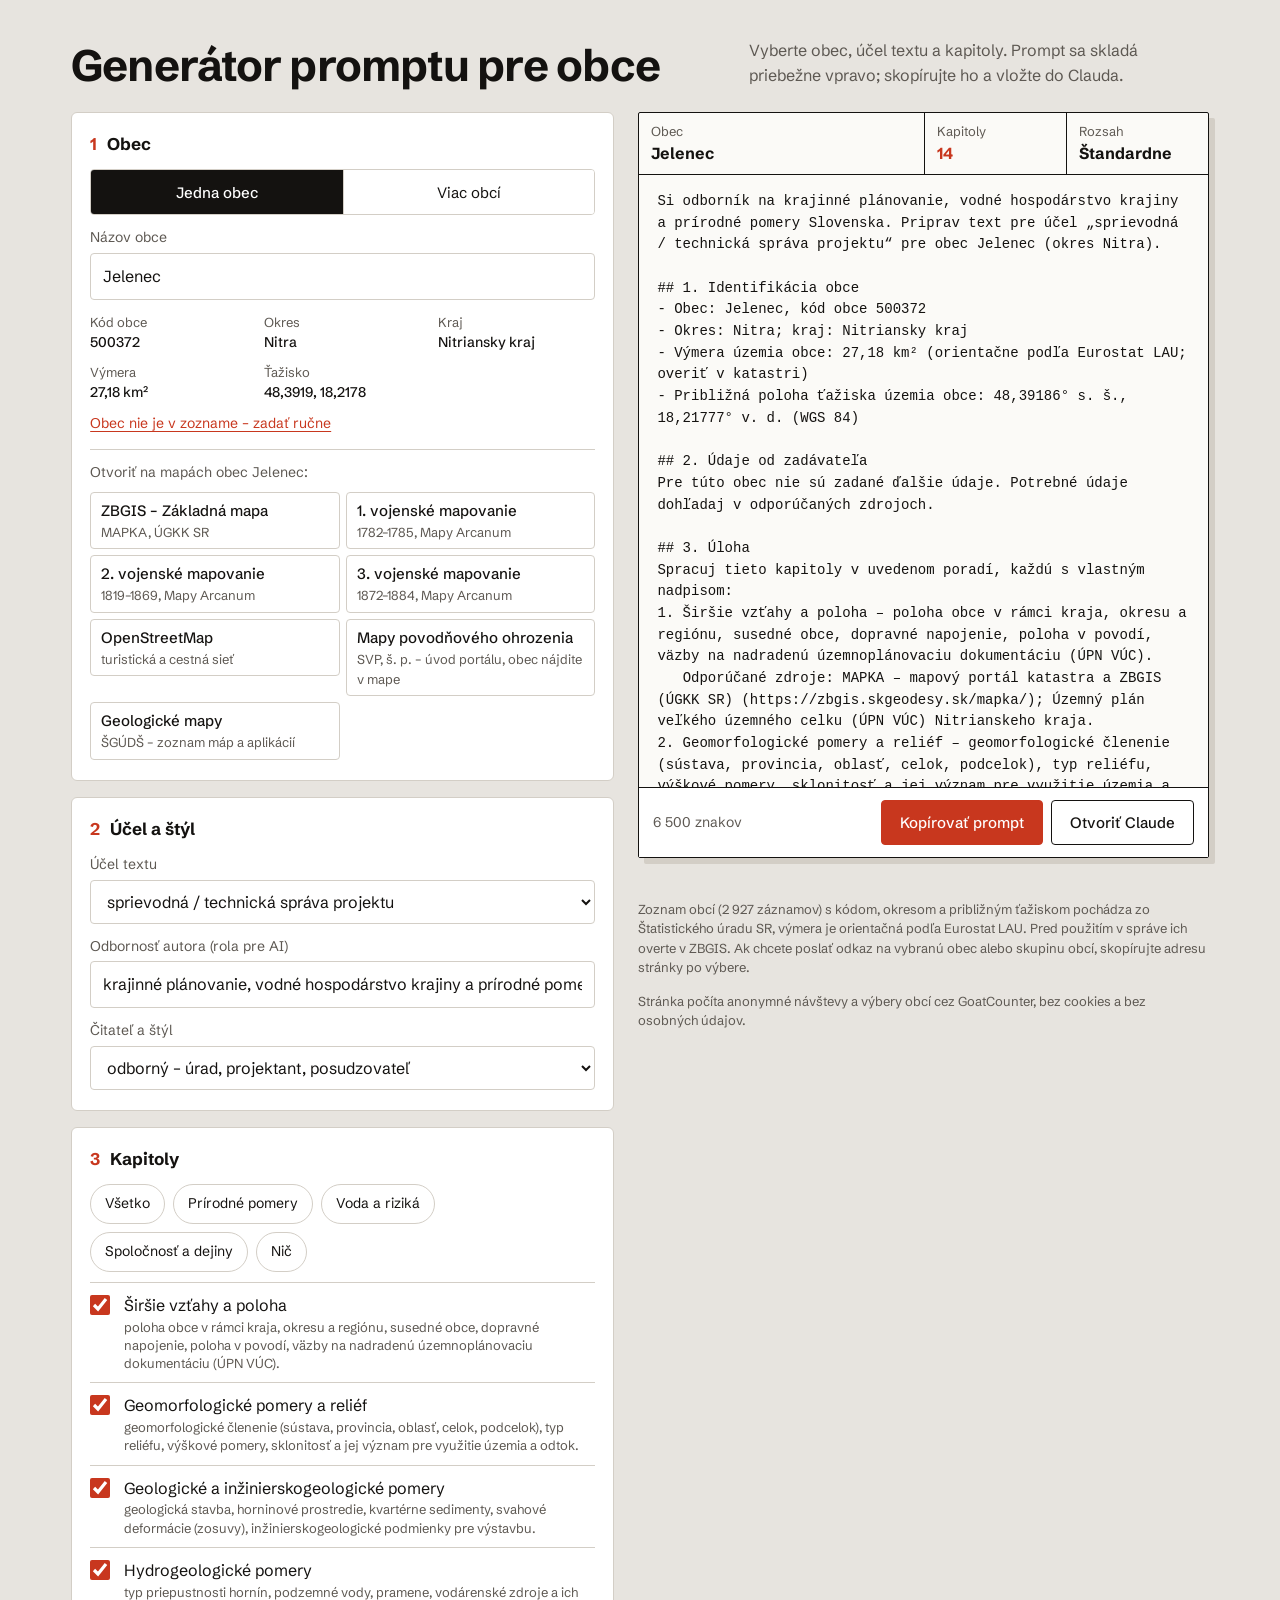
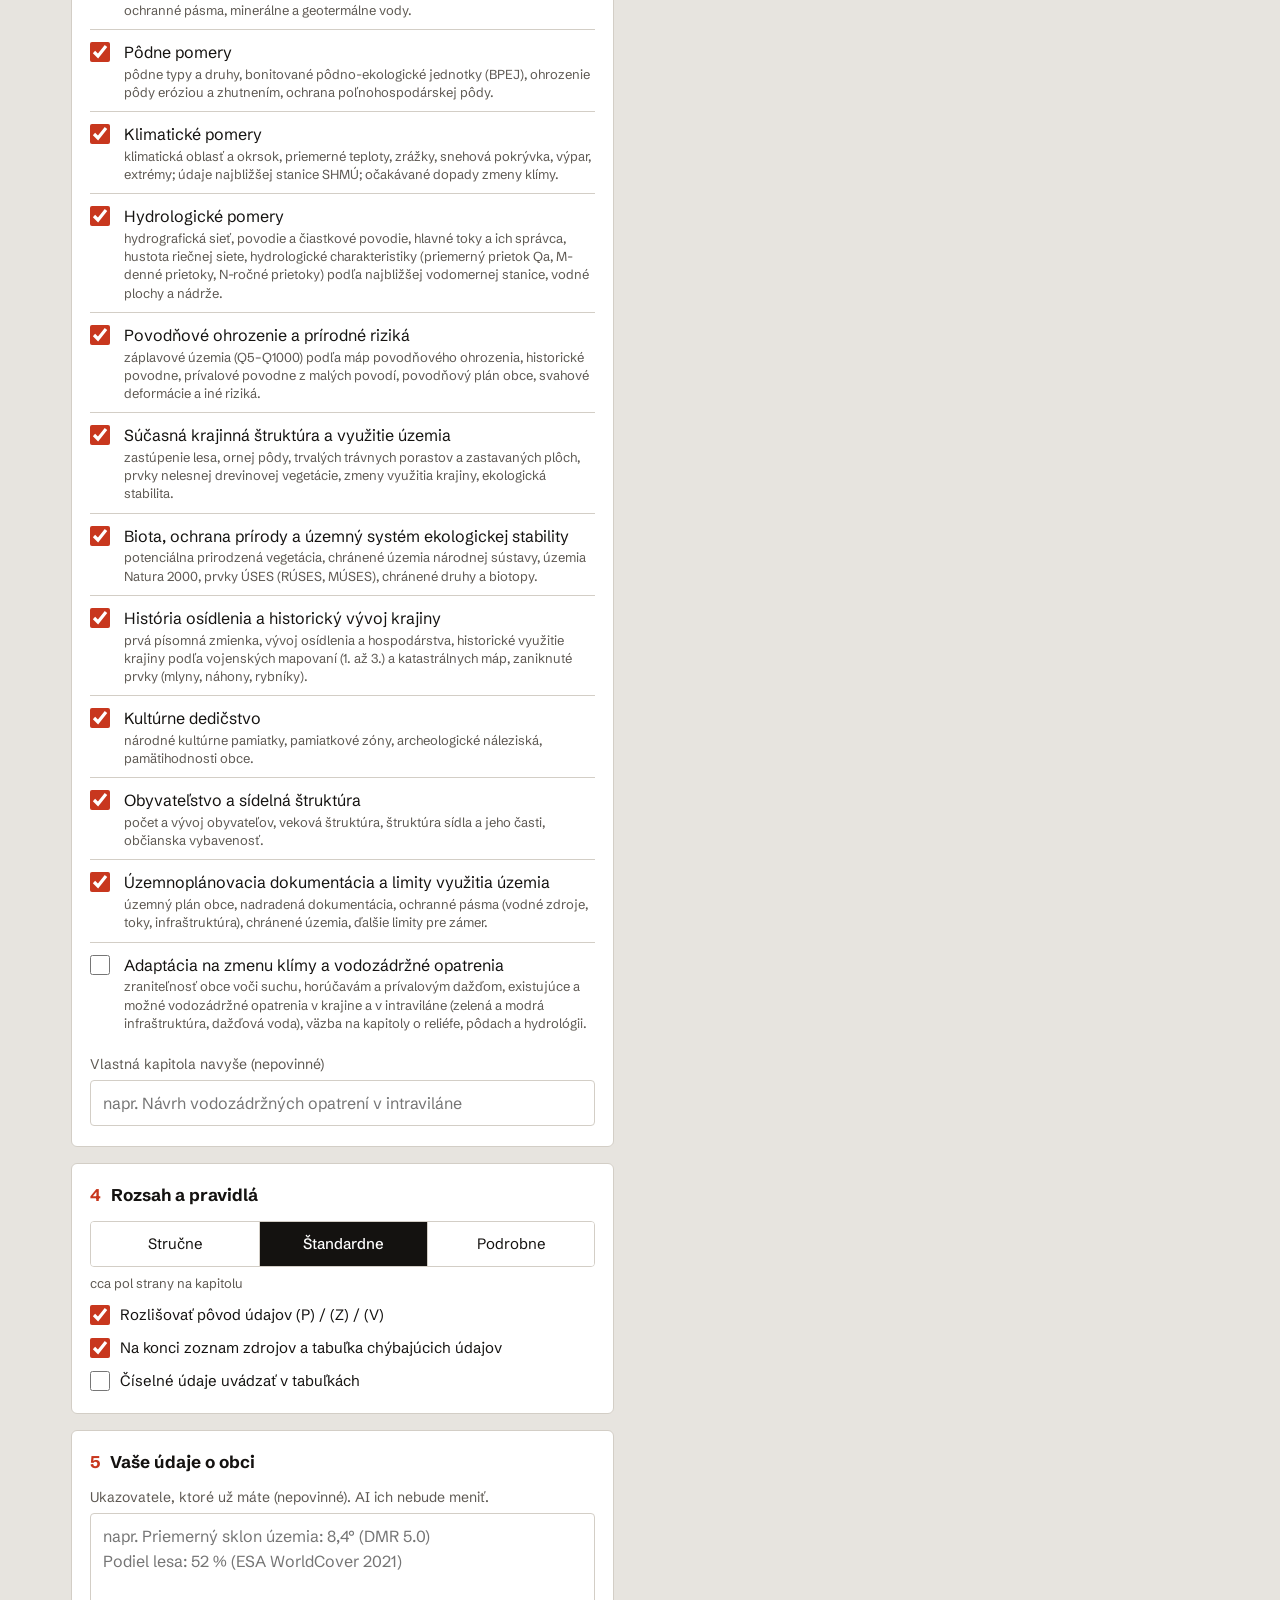
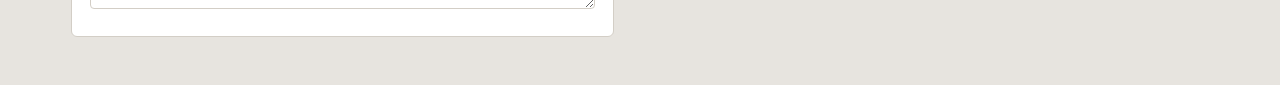
==== commit 5624cde6: "Zapnúť GoatCounter (simonsl) Co-Authored-By: Claude Opus 5.5 <noreply@anthropic.com> Claude-Session:" ====
--- a/docs/generator/index.html
+++ b/docs/generator/index.html
@@ -213,7 +213,7 @@
 const DEF=new Set([0,1,2,3,4,5,6,7,8,9,10,11,12,13]);
 const PRESETS=[['Všetko',()=>KAP.map((_,i)=>i)],['Prírodné pomery',()=>KAP.map((k,i)=>k[3].includes('p')?i:-1).filter(i=>i>=0)],['Voda a riziká',()=>KAP.map((k,i)=>k[3].includes('v')?i:-1).filter(i=>i>=0)],['Spoločnosť a dejiny',()=>KAP.map((k,i)=>k[3].includes('s')?i:-1).filter(i=>i>=0)],['Nič',()=>[]]];
 // GoatCounter: po registrácii na goatcounter.com sem vpíšte svoj kód (napr. 'voda-a-krajina'). Prázdne = bez počítania.
-const GOATCOUNTER='';
+const GOATCOUNTER='simonsl';
 const $=id=>document.getElementById(id);
 const norm=s=>s.normalize('NFD').replace(/[̀-ͯ]/g,'').toLowerCase();
 const fmt=(n,d)=>n==null?'':n.toLocaleString('sk-SK',{minimumFractionDigits:d,maximumFractionDigits:d});
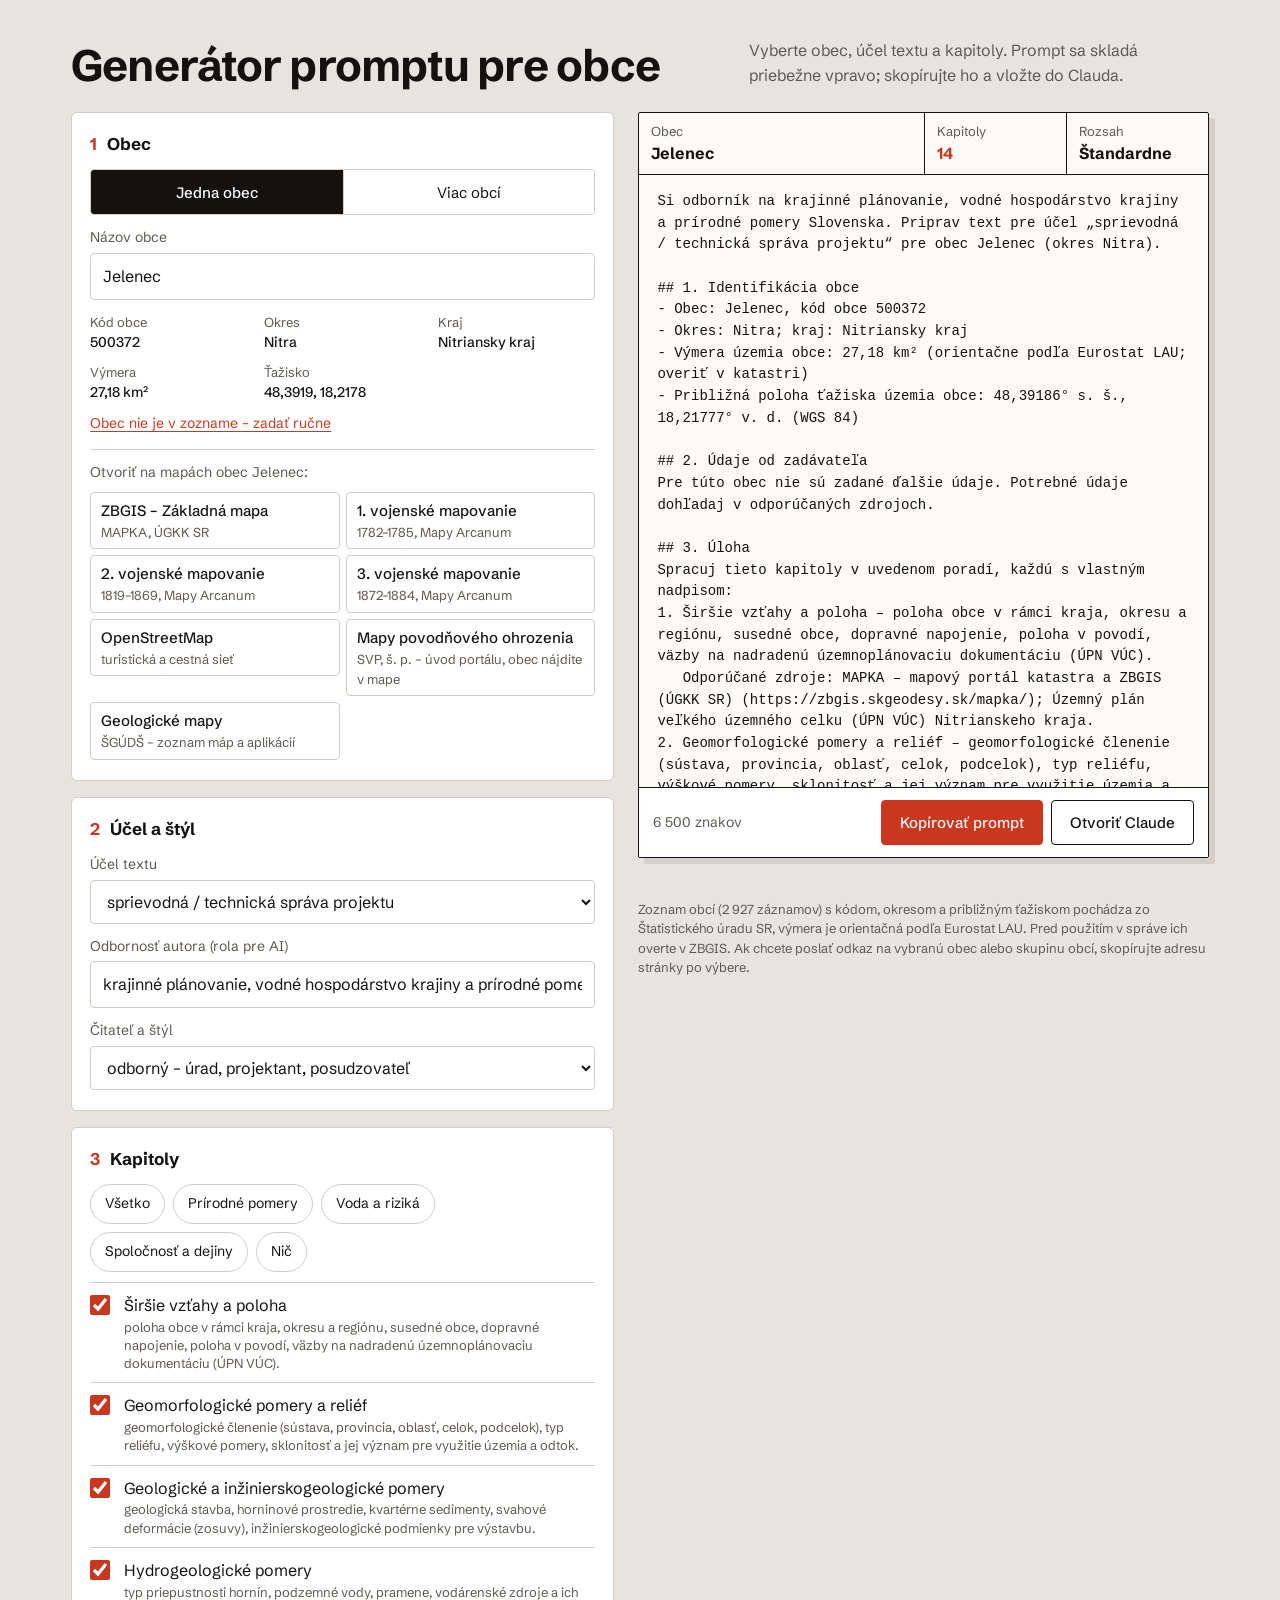
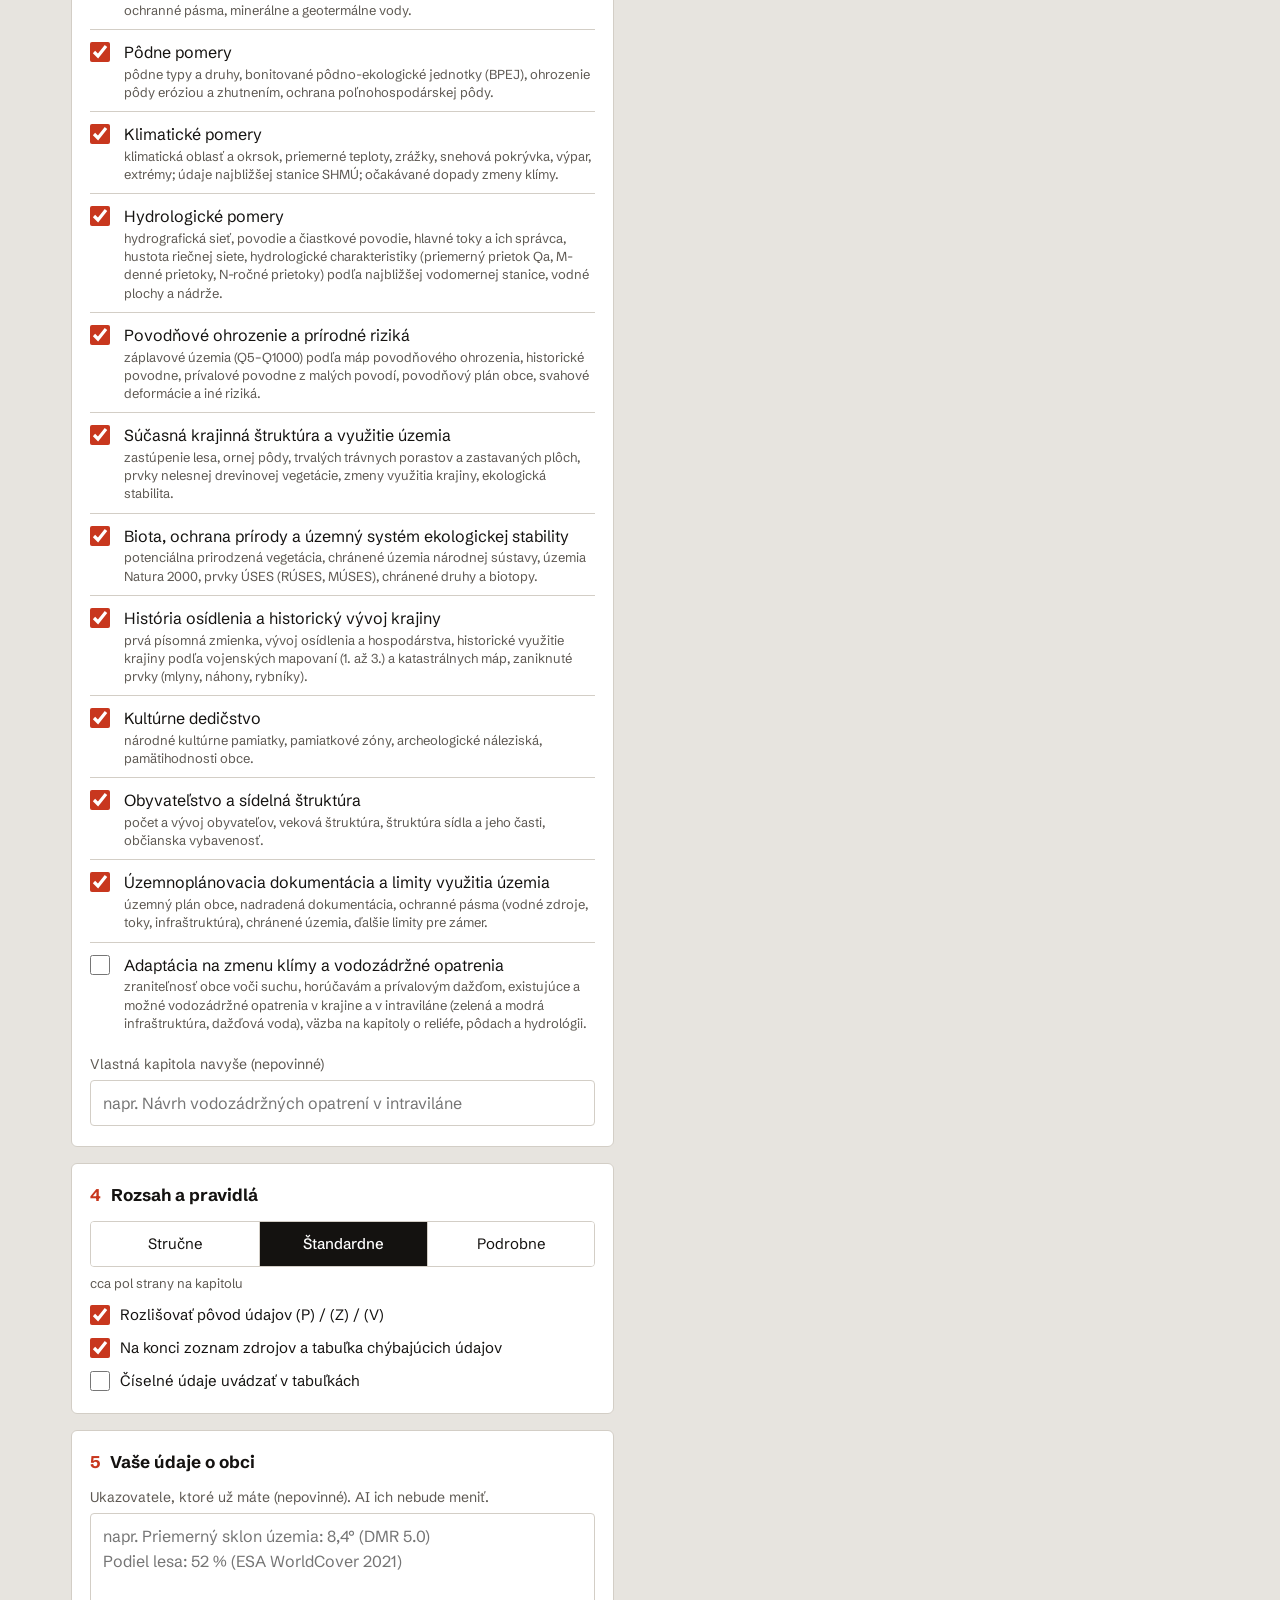
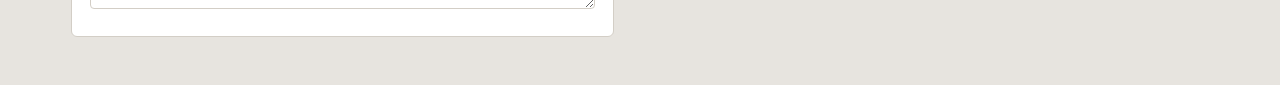
==== commit 50515c2f: "Zlucenie so zmenami z GitHubu" ====
--- a/docs/generator/index.html
+++ b/docs/generator/index.html
@@ -213,7 +213,7 @@
 const DEF=new Set([0,1,2,3,4,5,6,7,8,9,10,11,12,13]);
 const PRESETS=[['Všetko',()=>KAP.map((_,i)=>i)],['Prírodné pomery',()=>KAP.map((k,i)=>k[3].includes('p')?i:-1).filter(i=>i>=0)],['Voda a riziká',()=>KAP.map((k,i)=>k[3].includes('v')?i:-1).filter(i=>i>=0)],['Spoločnosť a dejiny',()=>KAP.map((k,i)=>k[3].includes('s')?i:-1).filter(i=>i>=0)],['Nič',()=>[]]];
 // GoatCounter: po registrácii na goatcounter.com sem vpíšte svoj kód (napr. 'voda-a-krajina'). Prázdne = bez počítania.
-const GOATCOUNTER='simonsl';
+const GOATCOUNTER='';
 const $=id=>document.getElementById(id);
 const norm=s=>s.normalize('NFD').replace(/[̀-ͯ]/g,'').toLowerCase();
 const fmt=(n,d)=>n==null?'':n.toLocaleString('sk-SK',{minimumFractionDigits:d,maximumFractionDigits:d});
